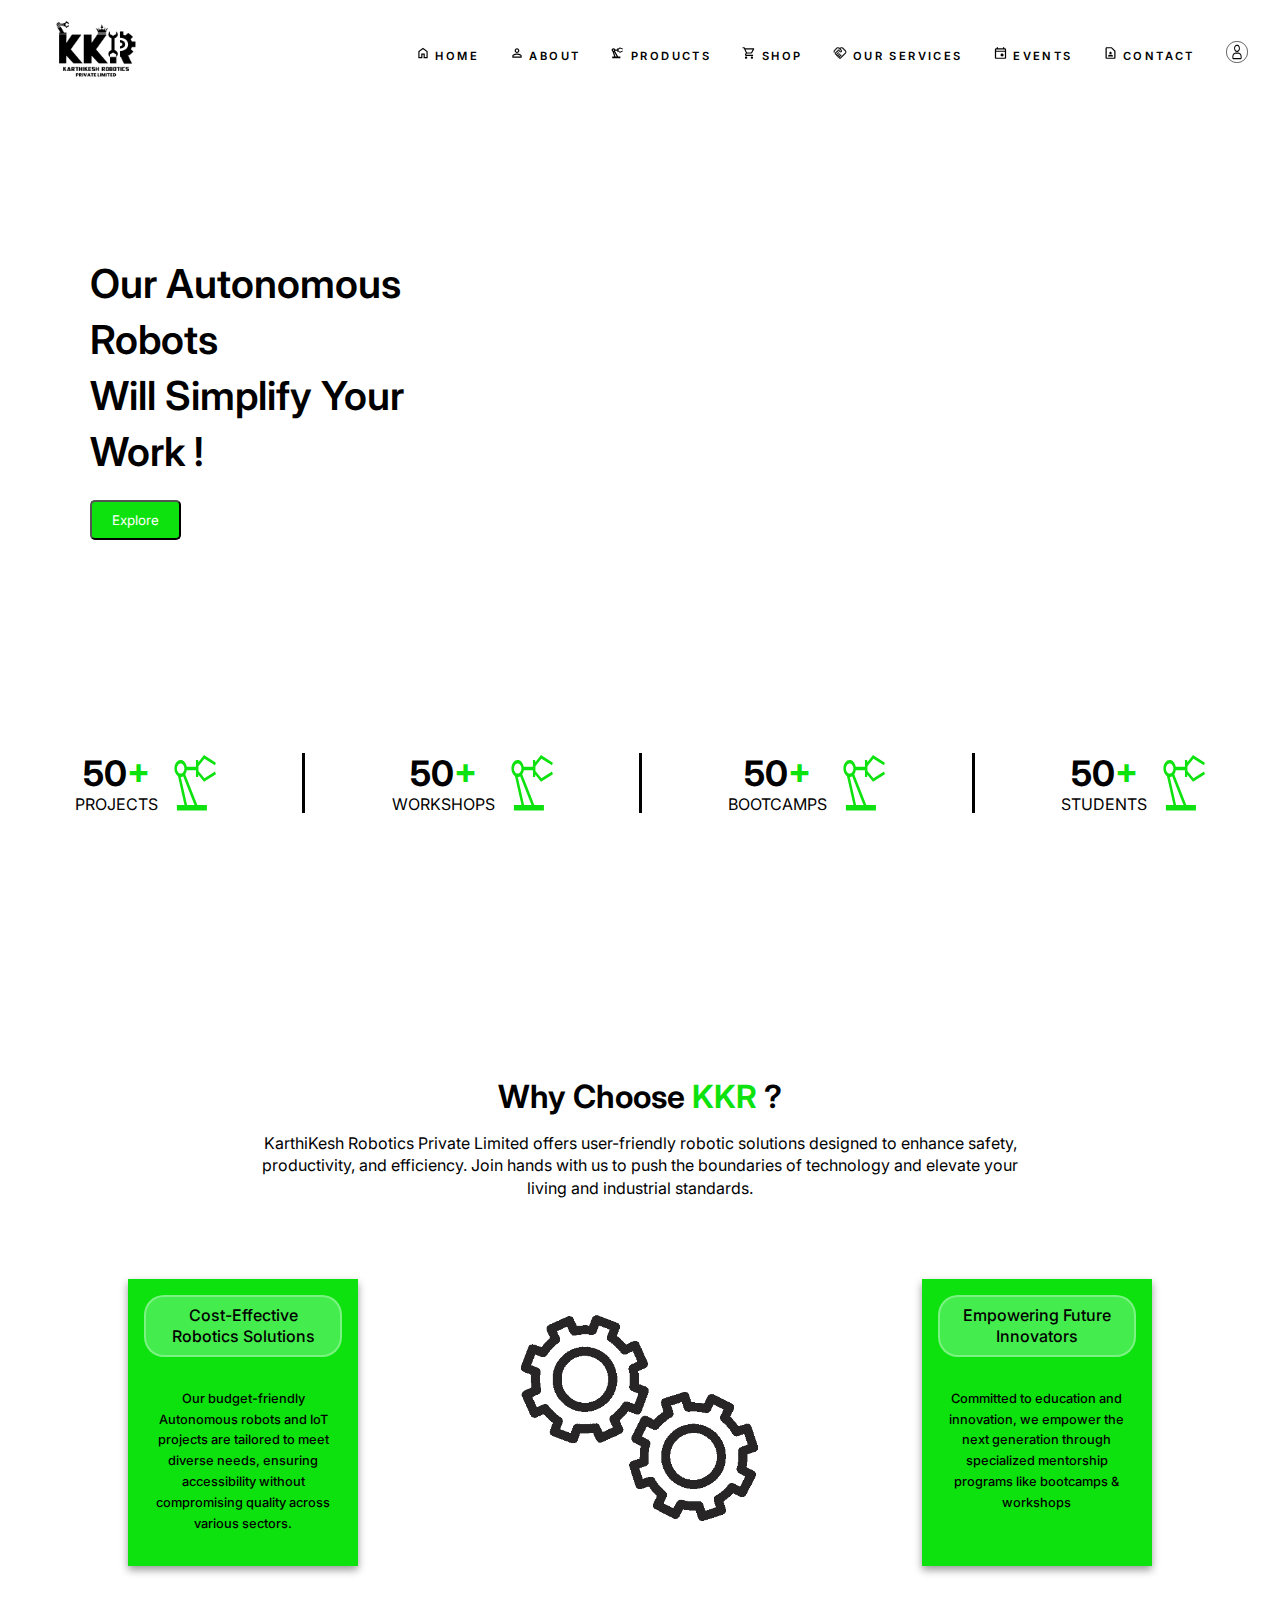
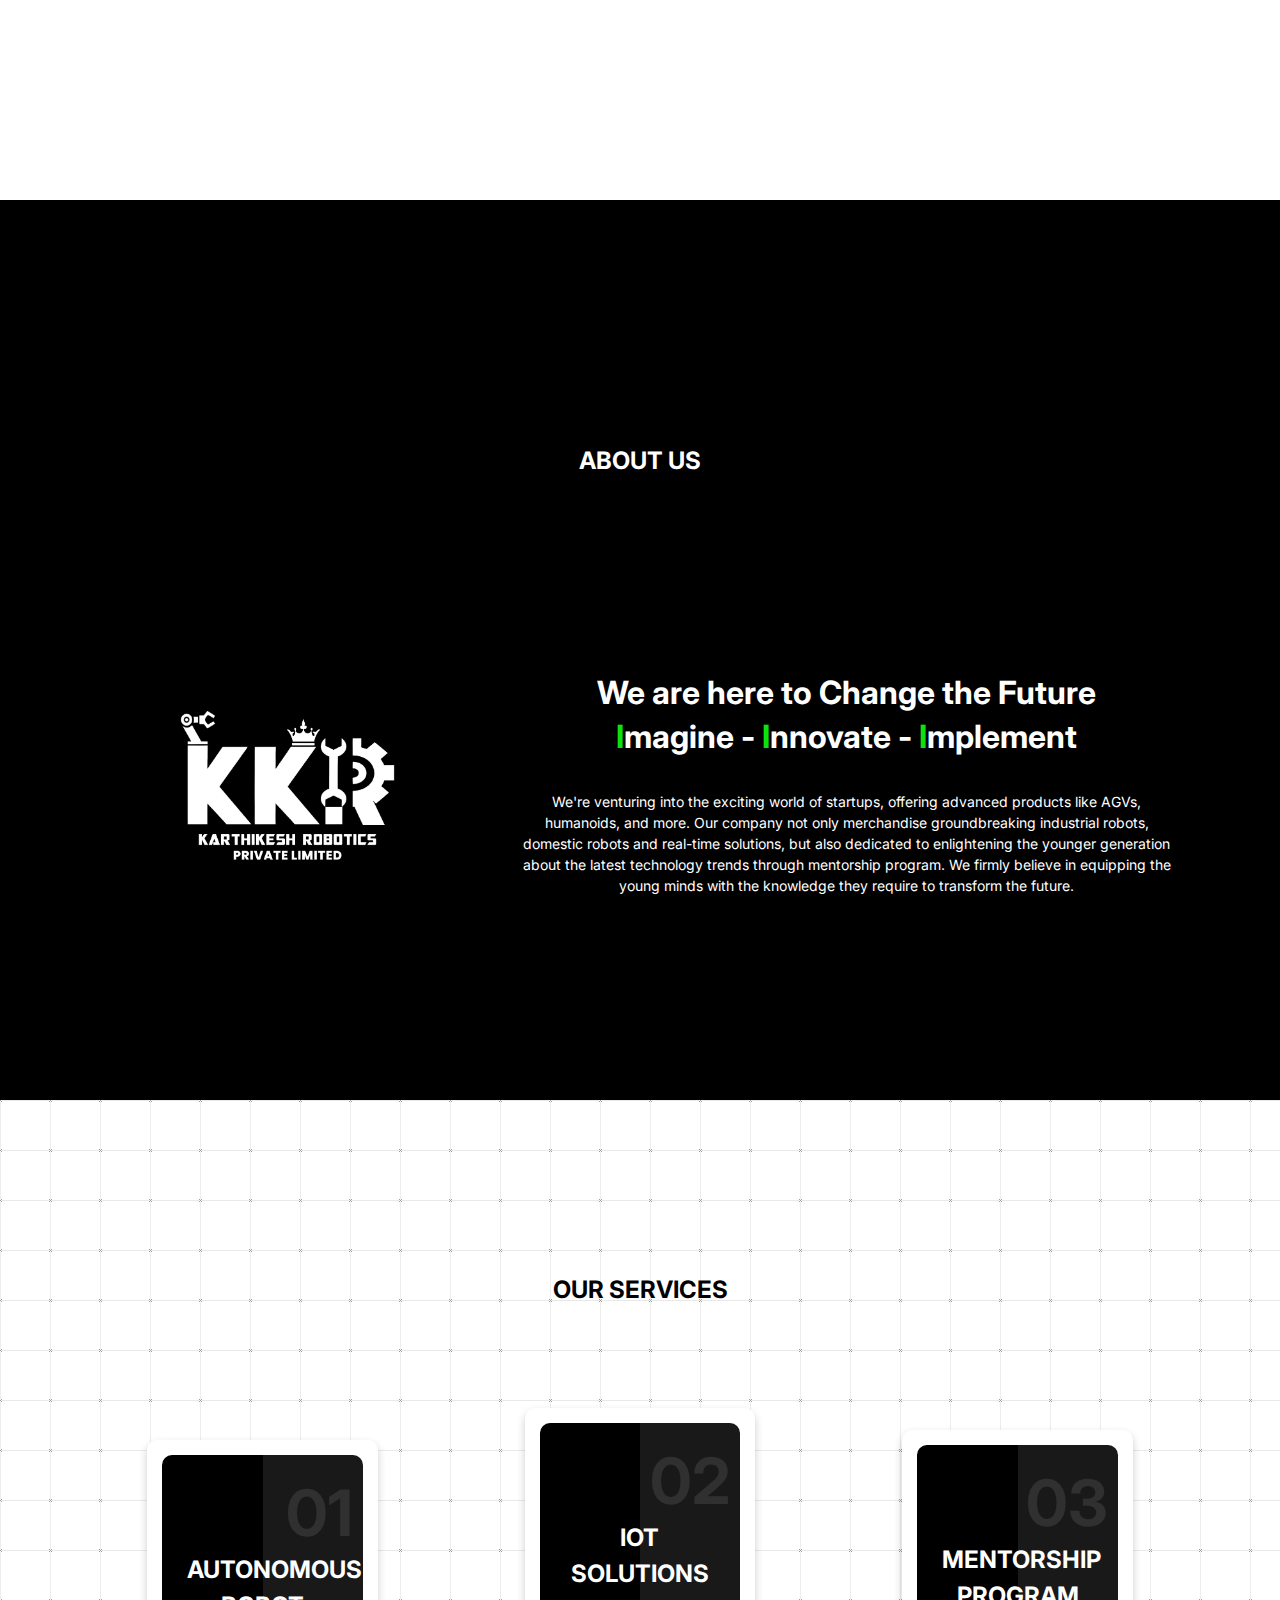
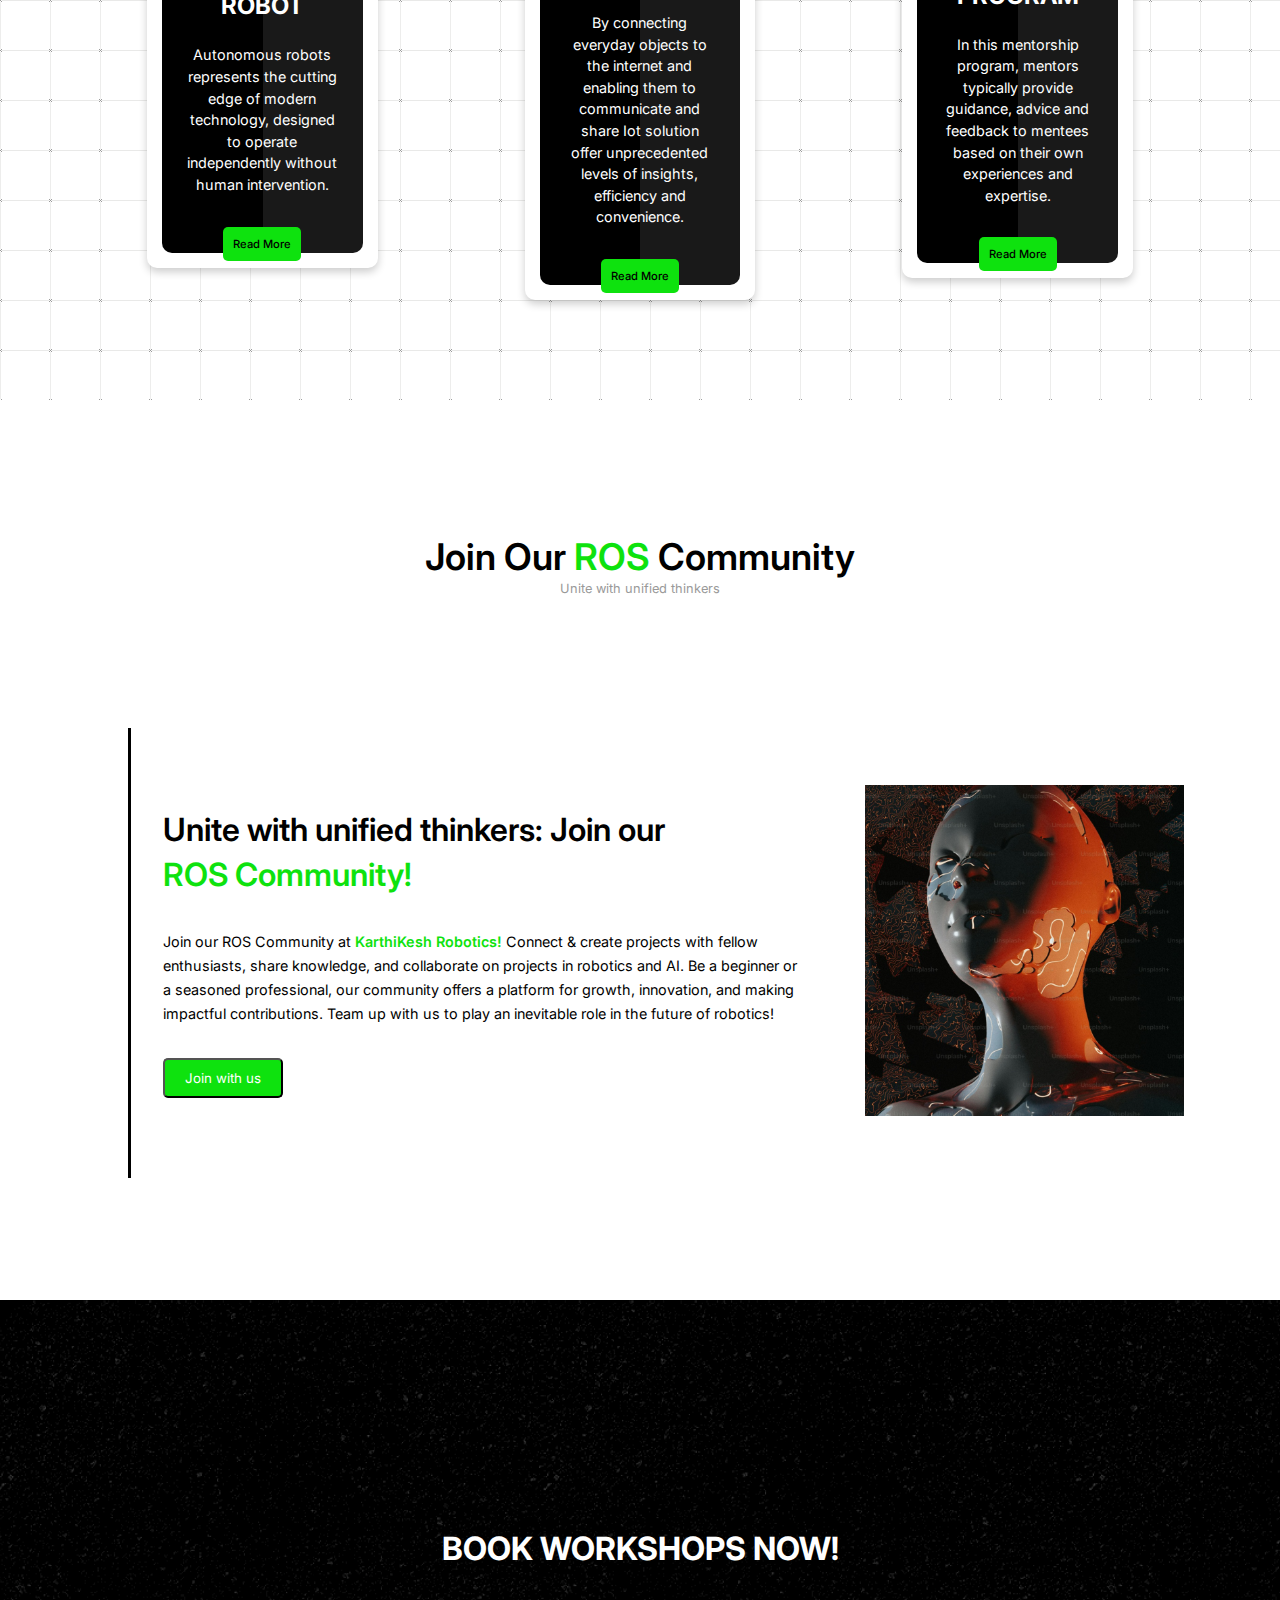
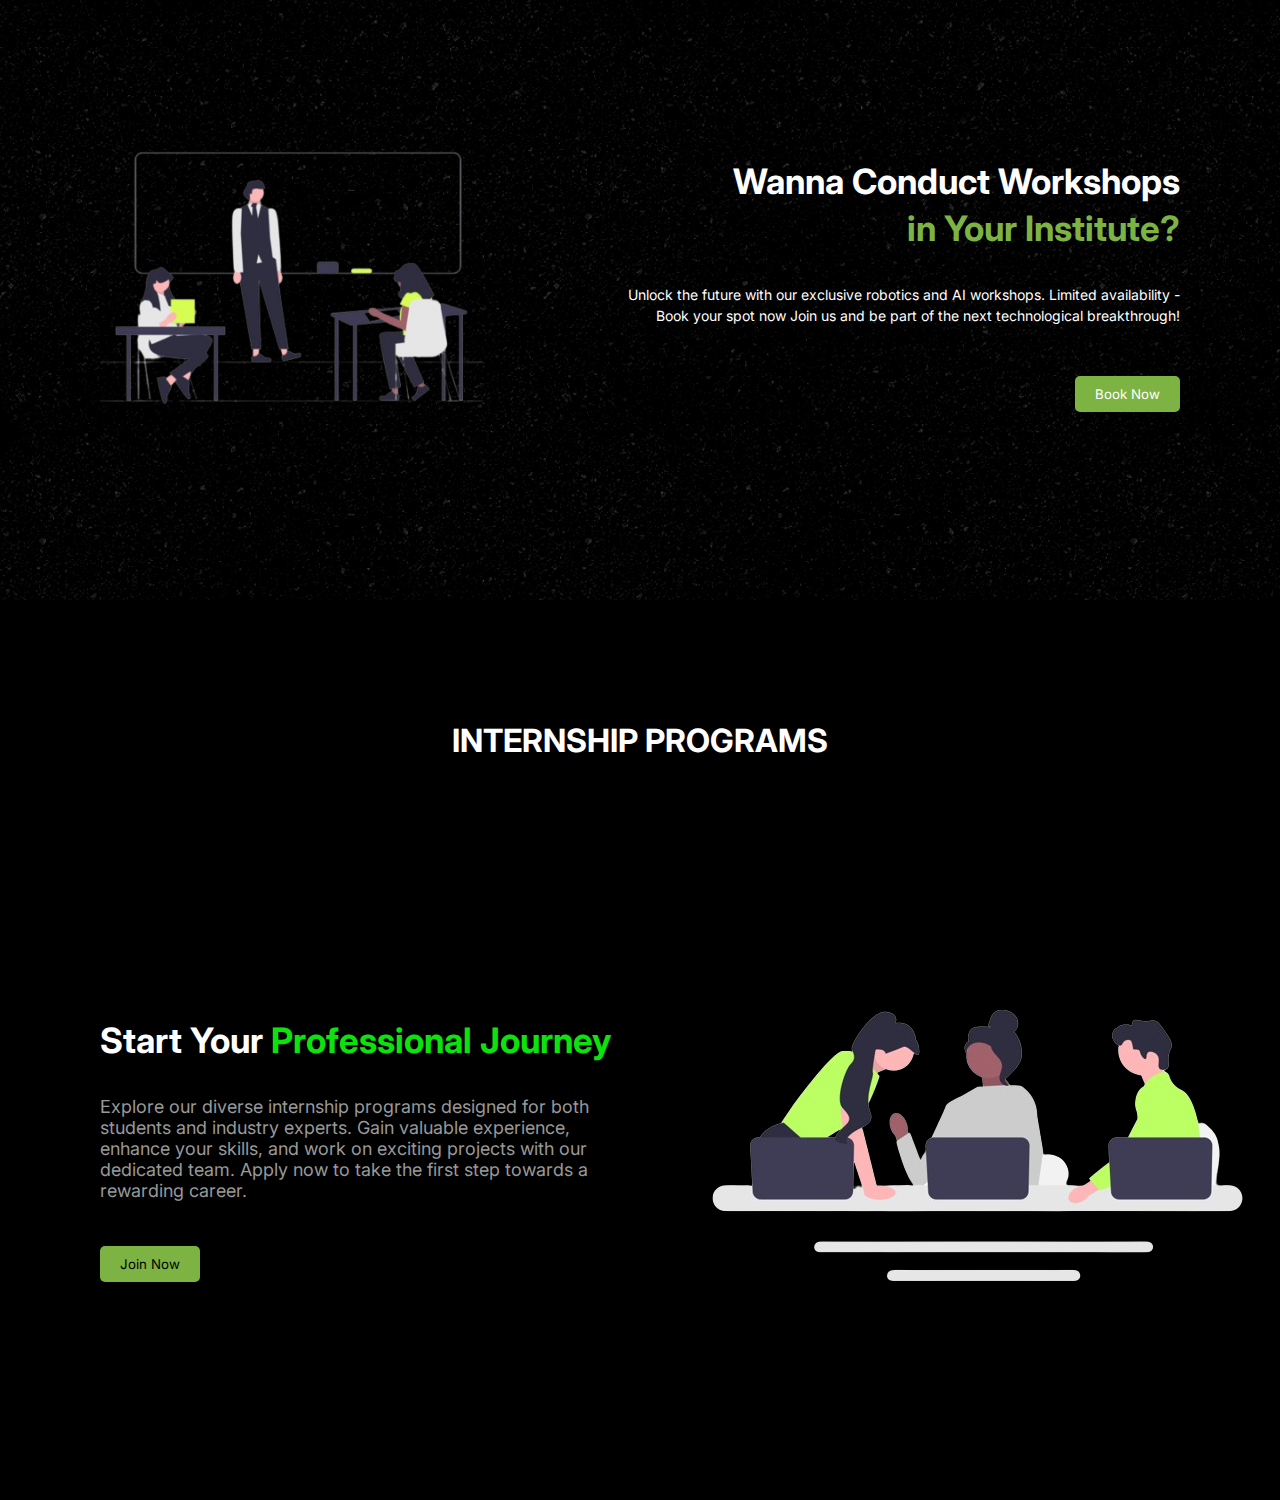
==== index.html @ 8bdc241c "Replaced old code with new code" ====
<!DOCTYPE html>
<html lang="en">

<head>
    <meta charset="UTF-8">
    <meta name="viewport" content="width=device-width, initial-scale=1.0">
    <title>KarthiKesh Robotics Private Limited</title>
    <link rel="stylesheet" href="./asserts/css/style.css">
    <link rel="stylesheet" href="https://cdnjs.cloudflare.com/ajax/libs/font-awesome/6.0.0-beta3/css/all.min.css">
    <script defer src="./asserts/js/index.js"></script>
</head>

<body>

    <header>
        <nav class="navigation">
            <div class="logo">
                <img src="./asserts/img/logo.png" />
            </div>
            <ul class="menu-list">
                <li><a class="home" href="#"><img src="./asserts/img/home.svg" alt="Home Icon" /> HOME</a></li>
                <li><a href="#"><img src="./asserts/img/about.svg" alt="About Icon" /> ABOUT</a></li>
                <li><a href="#"><img src="./asserts/img/products.svg" alt="Products Icon" /> PRODUCTS</a></li>
                <li><a href="#"><img src="./asserts/img/shop.svg" alt="Shop Icon" /> SHOP</a></li>
                <li><a href="#"><img src="./asserts/img/services.svg" alt="Services Icon" /> OUR SERVICES</a></li>
                <li><a href="#"><img src="./asserts/img/events.svg" alt="Events Icon" /> EVENTS</a></li>
                <li><a href="#"><img src="./asserts/img/contact.svg" alt="Contact Icon" /> CONTACT</a></li>
                <li><a href="#"><img src="./asserts/img/account.svg" alt="Account Icon" id="acc" /></a></li>
            </ul>
            <div class="humbarger">
                <div class="bar"></div>
                <div class="bar2 bar"></div>
                <div class="bar"></div>
            </div>
        </nav>
    </header>

    <section id="heroPage">
        <div class="main">
            <div class="content">
                Our Autonomous <br /> Robots <br /> Will Simplify Your <br /> Work !
            </div>
            <div class="btn">
                <button>Explore</button>
            </div>
        </div>

        <div class="statistics">
            <div class="stat-item">
                <img src="./asserts/img/stats.svg" alt="Projects Icon">
                <div class="stat-info">
                    <div class="stat-number"><span class="count">50</span><span class="col">+</span></div>
                    <span class="stat-label">PROJECTS</span>
                </div>
            </div>
            <div class="vertical-line"></div>
            <div class="stat-item">
                <img src="./asserts/img/stats.svg" alt="Workshops Icon">
                <div class="stat-info">
                    <div class="stat-number"><span class="count">50</span><span class="col">+</span></div>
                    <span class="stat-label">WORKSHOPS</span>
                </div>
            </div>
            <div class="vertical-line"></div>
            <div class="stat-item">
                <img src="./asserts/img/stats.svg" alt="Bootcamps Icon">
                <div class="stat-info">
                    <div class="stat-number"><span class="count">50</span><span class="col">+</span></div>
                    <span class="stat-label">BOOTCAMPS</span>
                </div>
            </div>
            <div class="vertical-line"></div>
            <div class="stat-item">
                <img src="./asserts/img/stats.svg" alt="Students Icon">
                <div class="stat-info">
                    <div class="stat-number"><span class="count">50</span><span class="col">+</span></div>
                    <span class="stat-label">STUDENTS</span>
                </div>
            </div>
        </div>
        </div>
    </section>

    <section id="choice">
        <div class="head">
            <p class="title">Why Choose <span class="com">KKR</span> ?</p>
            <p>KarthiKesh Robotics Private Limited offers user-friendly robotic solutions designed to enhance safety,
                productivity, and efficiency. Join hands with us to push the boundaries of technology and elevate your
                living and industrial standards.</p>
        </div>
        <div class="main">
            <div class="block">
                <p class="head"><span>Cost-Effective Robotics Solutions</span></p>
                <p>Our budget-friendly Autonomous robots and IoT projects are tailored to meet diverse needs, ensuring
                    accessibility without compromising quality across various sectors.</p>
            </div>
            <div class="gif">
                <img src="./asserts/img/gif.gif" />
            </div>
            <div class="block">
                <p class="head"><span>Empowering Future Innovators</span></p>
                <p>Committed to education and innovation, we empower the next generation through specialized mentorship
                    programs like bootcamps & workshops</p>
            </div>
        </div>
    </section>

    <section id="aboutPage">
        <div class="title">
            <p>ABOUT US</p>
        </div>
        <div class="content">
            <div class="image">
                <img src="./asserts/img/logoBl.png" alt="logo">
            </div>
            <div class="text">
                <div class="head">
                    <p class="first">We are here to Change the Future</p>
                    <p><span class="col">I</span>magine - <span class="col">I</span>nnovate - <span
                            class="col">I</span>mplement</p>
                </div>
                <div class="para">
                    <p>We're venturing into the exciting world of startups, offering advanced products like
                        AGVs, humanoids, and more. Our company not only merchandise groundbreaking industrial robots,
                        domestic robots and real-time solutions, but also dedicated to enlightening the younger
                        generation about the latest technology trends through mentorship program. We firmly believe in
                        equipping the young minds with the knowledge they require to transform the future.</p>
                </div>
            </div>
        </div>
    </section>

    <section id="servicePage">
        <p class="head">OUR SERVICES</p>
        <div class="services">
            <div class="service">
                <div class="outer-box">
                    <div class="inner-box">
                        <div class="top-right-number">01</div>
                        <div class="head">
                            AUTONOMOUS ROBOT
                        </div>
                        <div class="body">
                            Autonomous robots represents the cutting edge of modern technology, designed to operate
                            independently without human intervention.
                        </div>
                        <div class="btn">
                            <button>Read More</button>
                        </div>
                    </div>
                </div>
            </div>
            <div class="service">
                <div class="outer-box">
                    <div class="inner-box">
                        <div class="top-right-number">02</div>
                        <div class="head">
                            IOT SOLUTIONS
                        </div>
                        <div class="body">
                            By connecting everyday objects to the internet and enabling them to communicate and share
                            Iot solution offer unprecedented levels of insights, efficiency and convenience.
                        </div>
                        <div class="btn">
                            <button>Read More</button>
                        </div>
                    </div>
                </div>
            </div>
            <div class="service">
                <div class="outer-box">
                    <div class="inner-box">
                        <div class="top-right-number">03</div>
                        <div class="head">
                            MENTORSHIP PROGRAM
                        </div>
                        <div class="body">
                            In this mentorship program, mentors typically provide guidance, advice and feedback to
                            mentees based on their own experiences and expertise.
                        </div>
                        <div class="btn">
                            <button>Read More</button>
                        </div>
                    </div>
                </div>
            </div>
        </div>
    </section>

    <section id="communityPage">
        <div class="head">
            <p class="sub1">Join Our <span class="col">ROS</span> Community</p>
            <p class="sub2">Unite with unified thinkers </p>
        </div>
        <div class="main">
            <div class="vertical-line"></div>
            <div class="left">
                <p class="title">Unite with unified thinkers: Join our <br /><span class="col">ROS Community!</span></p>
                <p>Join our ROS Community at <span class="col">KarthiKesh Robotics!</span> Connect & create projects
                    with fellow enthusiasts,
                    share knowledge, and collaborate on projects in robotics and AI. Be a beginner or a seasoned
                    professional, our community offers a platform for growth, innovation, and making impactful
                    contributions. Team up with us to play an inevitable role in the future of robotics!</p>
                <button>Join with us</button>
            </div>
            <div class="right">
                <img src="./asserts/img/community.png" alt="Community Page">
            </div>
        </div>
    </section>

    <section id="workshopPage">
        <div class="title">
            <p>BOOK WORKSHOPS NOW!</p>
        </div>
        <div class="content">
            <div class="image">
                <img src="./asserts/img/workshop.png" alt="workshop">
            </div>
            <div class="text">
                <div class="head">
                    <p class="first">Wanna Conduct <span class="col">Workshops</span></p>
                    <p>in Your Institute?</p>
                </div>
                <div class="para">
                    <p>Unlock the future with our exclusive robotics and AI workshops. Limited availability - Book your
                        spot now Join us and be part of the next technological breakthrough!</p>
                </div>
                <div class="btn">
                    <button>Book Now</button>
                </div>
            </div>
        </div>
    </section>

    <section id="internPage">
        <div class="title">
            <p>INTERNSHIP PROGRAMS</p>
        </div>
        <div class="main">
            <div class="content">
                <div class="head">
                    <p>Start Your <span class="col">Professional Journey</span></p>
                </div>
                <div class="sub">
                    <p>Explore our diverse internship programs designed for both students and industry experts. Gain
                        valuable experience, enhance your skills, and work on exciting projects with our dedicated team.
                        Apply now to take the first step towards a rewarding career.</p>
                </div>
                <button>Join Now</button>
            </div>
            <div class="image">
                <img src="./asserts//img/internship.png" />
            </div>
        </div>
    </section>

</body>

</html>
---- asserts/css/style.css ----
@import url('https://fonts.googleapis.com/css2?family=Inter:wght@100;200;300;400;500;600;700;800;900&display=swap');

* {
    box-sizing: border-box;
    max-width: 100%;
    margin: 0;
    padding: 0;
    font-family: 'Inter';
    --bg-url: url("[data-uri]");
    --bg-width: 50px;
    --bg-height: 50px;
}

/* NavBar */
header .navigation {
    display: flex;
    justify-content: space-between;
    align-items: center;
    position: fixed;
    height: 12vh;
    z-index: 100;
    background: #fff;
}

header .navigation .logo {
    margin: 4%;
    z-index: 90;
}

header .navigation .logo {
    width: 7%;
    height: auto;
}

header .navigation .menu-list {
    list-style: none;
    display: flex;
    justify-content: flex-end;
    align-items: center;
    width: 80%;
    margin: auto;
    gap: 3%;
}

header .navigation .humbarger {
    margin-right: 20px;
    display: none;
}

header .navigation .humbarger .bar {
    width: 30px;
    height: 2px;
    margin: 7px;
    background: #0EE20E;
}

header .navigation .menu-list img {
    height: 0.9rem;
    padding: 0%;
}

header .navigation .menu-list img#acc {
    height: 1.4rem;
}

header .navigation .menu-list li a {
    position: relative;
    color: #000;
    font-size: 0.7rem;
    font-weight: 600;
    letter-spacing: 0.15rem;
    cursor: pointer;
    transition: color 1s ease, border 1s ease;
    text-decoration: none;
    padding-bottom: 5px;
}

header .navigation .menu-list li a::after {
    content: "";
    position: absolute;
    bottom: 0;
    left: 0;
    width: 100%;
    height: 3px;
    background-color: #0EE20E;
    transform: scaleX(0);
    transform-origin: bottom right;
    transition: transform 0.3s ease;
}

header .navigation .menu-list li a:hover::after {
    transform: scaleX(1);
    transform-origin: bottom left;
}

@media only screen and (max-width: 900px) {
    header .navigation .menu-list {
        position: absolute;
        top: 70px;
        min-width: 100%;
        background: #fff;
        text-align: center;
        display: none;
    }

    header .navigation .logo {
        width: 14%;
    }

    header .navigation .menu-list li {
        display: block;
    }

    header .navigation .menu-list li a {
        display: block;
        padding: 20px;
        transition: color 1s ease, padding 1s ease, background-color 1s ease;

    }

    header .navigation .menu-list li a:hover {
        color: #0EE20E;
        padding-left: 30px;
        background: rgba(150, 255, 173, 0.2);
    }


    header .navigation .humbarger {
        display: block;
    }

    header .navigation .menu-list li a:hover::after {
        transform: scaleX(0);
    }
}

/* Hero Page */
#heroPage {
    min-height: 100vh;
}

#heroPage .main {
    display: flex;
    flex-direction: column;
    align-items: flex-start;
    justify-content: center;
    padding: 4%;
    padding-top: 10%;
    padding-left: 7%;
    min-height: 80vh;
}

#heroPage .main .content {
    font-size: 2.5rem;
    font-weight: 600;
    line-height: 3.5rem;
}

#heroPage .main .btn {
    margin-top: 20px;
}

#heroPage .btn button {
    padding: 10px 20px;
    background-color: #0EE20E;
    color: white;
    width: fit-content;
    border-radius: 5px;
    cursor: pointer;
    transition: background-color 0.3s ease;
}

.statistics {
    display: flex;
    flex-direction: row;
    justify-content: space-around;
    align-items: center;
    padding: 2rem;
    padding-bottom: 1rem;
    background-color: #fff;
}

.stat-item {
    display: flex;
    flex-direction: row-reverse;
    align-items: center;
    justify-content: center;
    gap: 1em;
    text-align: center;
}

.stat-item img {
    height: 3.5rem;
}

.stat-info {
    display: flex;
    flex-direction: column;
    align-items: center;
}

.stat-number {
    font-size: 2.2rem;
    font-weight: bold;
    color: #000;
}

.stat-number span.col {
    color: #0EE20E;
}

.stat-label {
    font-size: 16px;
    color: #000;
}

.vertical-line {
    width: 0.2rem;
    height: 60px;
    background-color: #000;
}

@media (max-width: 768px) {
    #heroPage .main {
        height: auto;
        min-height: 100vh;
        align-items: center;
        justify-content: center;
    }

    #heroPage .content {
        padding-top: 0%;
        text-align: center;
    }
    
    .stat-item {
        gap: 0.1em;
        flex-direction: column;
    }
    
    .stat-item img {
        height: 1.5rem;
    }
    
    .stat-number {
        font-size: 1.2rem;
    }
    .stat-label {
        font-size: 0.8rem;
    }
    .vertical-line {
        display: none;
    }
}


#choice {
    min-height: 100vh;
    display: flex;
    flex-direction: column;
    align-items: center;
    justify-content: center;
    padding: 5%;
}

#choice .head {
    display: flex;
    flex-direction: column;
    align-items: center;
    justify-content: center;
    gap: 1.5rem;
    text-align: center;
    padding: 1rem 5rem;
}

#choice .head p {
    font-size: 1rem;
    line-height: 1.4rem;
    margin: auto 7rem;
}

#choice .head p.title {
    font-size: 2rem;
    font-weight: 650;
}

#choice .head p.title span.com {
    color: #0EE20E;
}

#choice .main {
    display: flex;
    flex-direction: row;
}

#choice .main .block {
    display: flex;
    flex-direction: column;
    gap: 1rem;
    margin: 4rem;
    padding: 1rem;
    line-height: 1.3rem;
    background-color: #0EE20E;
    max-width: 20%;
    font-size: 0.8rem;
    text-align: center;
    box-shadow: 0 4px 8px rgba(0, 0, 0, 0.4);
}

#choice .main .block p {
    margin-bottom: 1rem;
    font-weight: 500;
}

#choice .main .block p.head {
    background-color: rgba(150, 255, 173, 0.4);
    padding: 0.5rem 1rem;
    border-radius: 20px;
    font-size: 1rem;
    border: rgba(255, 255, 255, 0.3) solid 2px;
}


#choice .main .gif {
    display: flex;
    justify-content: center;
    align-items: center;
    z-index: 1;
}

#choice .main .gif img {
    max-width: 70%;
    height: auto;
}
@media (max-width: 768px) {
    #choice {
        min-height: 100vh;
        height: auto;
    }
    #choice .head p.title {
        font-size: 1.6rem;
    }
    #choice .head {
        padding: 2rem 1rem;
    }
    
    #choice .head p {
        margin: auto auto;
    }
    #choice .main {
        flex-direction: column;
        align-items: center;
    }
    
    #choice .main .block {
        gap: 1rem;
        margin: 1rem;
        max-width: 80%;
    }
    
    #choice .main .gif {
        display: none;
    }
}

/* About Us Pgae */
#aboutPage {
    height: 100vh;
    display: flex;
    flex-direction: column;
    align-items: center;
    justify-content: space-evenly;
    background-color: #000;
}

#aboutPage .title {
    text-align: center;
    margin-top: 8vh;
    font-size: 1.5rem;
    font-weight: bold;
}

#aboutPage .title p {
    color: #fff;
}

#aboutPage .content {
    display: grid;
    grid-template-columns: 1fr 2fr;
    align-items: center;
    justify-content: center;
    padding: 20px 150px;
    padding-right: 100px;
    box-sizing: border-box;
}

#aboutPage .image {
    position: relative;
    padding: 1rem;
    overflow: hidden;
    max-width: 80%;
}

#aboutPage .text {
    margin-left: 20px;
    color: #fff;
    text-align: center;
    display: flex;
    gap: 20px;
    flex-direction: column;
}

#aboutPage .head p {
    font-size: 2rem;
    font-weight: bold;
    margin: 5px 0;
}

#aboutPage .head p span.col {
    color: #0EE20E;
}

#aboutPage .head .first {
    color: white;
}

#aboutPage .para p {
    font-size: 14px;
    line-height: 1.5;
    margin: 10px 0;
}


@media (max-width: 768px) {
    #aboutPage {
        height: auto;
        min-height: 100vh;
    }

    #aboutPage .title {
        padding: 2rem;
    }

    #aboutPage .content {
        display: flex;
        flex-direction: column;
        padding-right: 0px;
        padding: 20px 20px;
        gap: 30px;
    }

    #aboutPage .image {
        width: 100%;
    }
}

/* Service Page */
/* Animations */
@-webkit-keyframes bg-scrolling-reverse {
    100% {
        background-position: var(--bg-width) var(--bg-height);
    }
}

@-moz-keyframes bg-scrolling-reverse {
    100% {
        background-position: var(--bg-width) var(--bg-height);
    }
}

@-o-keyframes bg-scrolling-reverse {
    100% {
        background-position: var(--bg-width) var(--bg-height);
    }
}

@keyframes bg-scrolling-reverse {
    100% {
        background-position: var(--bg-width) var(--bg-height);
    }
}

@-webkit-keyframes bg-scrolling {
    0% {
        background-position: var(--bg-width) var(--bg-height);
    }
}

@-moz-keyframes bg-scrolling {
    0% {
        background-position: var(--bg-width) var(--bg-height);
    }
}

@-o-keyframes bg-scrolling {
    0% {
        background-position: var(--bg-width) var(--bg-height);
    }
}

@keyframes bg-scrolling {
    0% {
        background-position: var(--bg-width) var(--bg-height);
    }
}

#servicePage {
    min-height: 100vh;
    display: flex;
    flex-direction: column;
    align-items: center;
    justify-content: space-evenly;
    color: #999;
    font: 400 16px/1.5 exo, ubuntu, "segoe ui", helvetica, arial, sans-serif;
    text-align: center;
    background: var(--bg-url) repeat 0 0;
    -webkit-animation: bg-scrolling-reverse .92s infinite;
    -moz-animation: bg-scrolling-reverse .92s infinite;
    -o-animation: bg-scrolling-reverse .92s infinite;
    animation: bg-scrolling-reverse .92s infinite;
    -webkit-animation-timing-function: linear;
    -moz-animation-timing-function: linear;
    -o-animation-timing-function: linear;
    animation-timing-function: linear;
}

#servicePage .head {
    text-align: center;
    margin-top: 8vh;
    font-size: 1.5rem;
    font-weight: bold;
    color: #000;
}

#servicePage .services {
    display: flex;
    flex-direction: row;
    align-items: center;
    justify-content: space-evenly;
    text-align: center;
}

#servicePage .services .service {
    max-width: 18%;
    box-sizing: border-box;
    transition: all 0.3s ease;
    z-index: 2;
}

#servicePage .services .service .outer-box {
    background-color: white;
    box-shadow: 0 4px 8px rgba(0, 0, 0, 0.2);
    padding: 15px;
    box-sizing: border-box;
    transition: all 0.3s ease;
    border-radius: 10px;
}

#servicePage .services .service .inner-box {
    background: linear-gradient(to right, black 50%, rgba(0, 0, 0, 0.9) 50%);
    padding: 25px;
    box-sizing: border-box;
    transition: all 0.3s ease;
    border-radius: 10px;
    position: relative;
    z-index: 1;
}

.top-right-number {
    position: absolute;
    top: 10px;
    right: 10px;
    width: 50%;
    text-align: right;
    opacity: 0.5;
    font-size: 4rem;
    font-weight: bold;
    color: rgba(255, 255, 255, 0.2);
    z-index: 1;
}

#servicePage .services .service .head {
    color: #fff;
    font-weight: bold;
    margin-bottom: 20px;
    position: relative;
    z-index: 2;
    font-size: 1.5rem;
}

#servicePage .services .service .body {
    color: white;
    font-size: 0.9rem;
    position: relative;
    z-index: 2;
    margin-bottom: 2rem;
}

#servicePage .services .service .btn {
    position: absolute;
    bottom: -20px;
    left: 50%;
    transform: translateX(-50%);
    z-index: 2;
    transition: all 0.3s ease;
}

#servicePage .services .service .btn button {
    padding: 10px;
    margin-bottom: 12px;
    border: none;
    background-color: #0EE20E;
    border-radius: 5px;
    cursor: pointer;
    font-size: 0.7rem;
    font-weight: 500;
}

#servicePage .services .service:hover .outer-box {
    transform: translateY(10px);
    box-shadow: 0 4px 12px rgba(0, 0, 0, 0.2);
}

#servicePage .services .service:hover .inner-box {
    transform: translateY(-30px);
}

#servicePage .services .service:hover .btn {
    transform: translate(-50%, -20px);
}
@media (max-width: 768px){
    #servicePage {
        min-height: 100vh;
        height: auto;
        gap: 2rem;
    }
    
    #servicePage .services {
        flex-direction: column;
        justify-content: space-evenly;
        gap: 2rem;
    }
    
    #servicePage .services .service {
        max-width: 70%;
    }
}

/* Community Page */

#communityPage{
    min-height: 100vh;
    display: flex;
    flex-direction: column;
    align-items: center;
    justify-content: space-evenly;
}
#communityPage .head{
    text-align: center;
    line-height: 2rem;
    margin-top: 2rem;
}
#communityPage .head .sub1{
    font-size: 2.3rem;
    font-weight: 600;
}
#communityPage .head .sub1 .col{
    color: #0EE20E;
}
#communityPage .head .sub2{
    font-size: 0.8rem;
    color: #999;
}
#communityPage .main{
    display: grid;
    grid-template-columns: auto 2fr 1fr;
    align-items: center;
    justify-content: center;
    gap: 2rem;
    margin: 1% 10%;
}
#communityPage .main .left{
    display: flex;
    flex-direction: column;
    gap: 2rem;
    font-size: 0.9rem;
    line-height: 1.5rem;
    
}
#communityPage .main .vertical-line {
    width: 0.2rem;
    height: 50vh;
    background-color: #000;
}
#communityPage .main .left .title{
    font-size: 2rem;
    font-weight: 600;
    line-height: 2.8rem;
}
#communityPage .main .left .col{
    color: #0EE20E;
    font-weight: 600;
}
#communityPage .main .right img{
    margin-left: 2rem;
}
#communityPage .main .left button {
    padding: 10px 20px;
    background-color: #0EE20E;
    color: white;
    width: fit-content;
    border-radius: 5px;
    cursor: pointer;
    transition: background-color 0.3s ease;
}
@media (max-width: 768px){
    #communityPage{
        height: auto;
        padding: 1rem;
    }
    #communityPage .main{
        display: flex;
        flex-direction: column-reverse;
        margin: 2rem;
    }
    #communityPage .main .vertical-line {
        display: none;
    }
    #communityPage .main .right img{
        margin-left: 0rem;
    }
}

/* Workshop Page */
#workshopPage {
    height: 100vh;
    display: flex;
    flex-direction: column;
    align-items: center;
    justify-content: space-evenly;
    background-color: #000;
    background-image: url(../img/workshopBg.png);
}

#workshopPage .title {
    text-align: center;
    margin-top: 100px;
    font-size: 2rem;
    font-weight: bold;
}

#workshopPage .title p {
    color: #fff;
}
#workshopPage .title p .col{
    color: #0EE20E;
}
#workshopPage .content {
    display: grid;
    grid-template-columns: 1.5fr 2fr;
    align-items: center;
    justify-content: center;
    padding: 20px 100px;
    box-sizing: border-box;
    gap: 4rem;
}

#workshopPage .image {
    position: relative;
    border-radius: 20px;
    overflow: hidden;
    transition: all 0.3s ease;
}

#workshopPage .text {
    margin-left: 20px;
    color: #fff;
    text-align: right;
    display: flex;
    gap: 20px;
    flex-direction: column;
}

#workshopPage .head p {
    font-size: 35px;
    font-weight: bold;
    margin: 5px 0;
    color: #7cb342;
}

#workshopPage .head .first {
    color: white;
}

#workshopPage .para p {
    font-size: 14px;
    line-height: 1.5;
    margin: 10px 0;
}

#workshopPage .btn {
    margin-top: 20px;
}

#workshopPage .btn button {
    padding: 10px 20px;
    background-color: #7cb342;
    color: white;
    border: none;
    border-radius: 5px;
    cursor: pointer;
    transition: background-color 0.3s ease;
}

@media (max-width: 768px) {
    #workshopPage {
        height: auto;
        min-height: 100vh;
        justify-content: center;
    }

    #workshopPage .title {
        margin-top: 0px;
        padding: 0.7rem;
    }

    #workshopPage .content {
        display: flex;
        flex-direction: column;
        padding-right: 0px;
        padding: 20px 20px;
        gap: 30px;
    }
    #workshopPage .text{
        text-align: center;
    }

    #workshopPage .image {
        width: 50%;
    }
}

/* Worshop Page */
#internPage {
    height: 100vh;
    display: flex;
    flex-direction: column;
    align-items: center;
    justify-content: space-around;
    background-color: #000;
    color: #fff;
}

#internPage .title {
    text-align: center;
    margin-top: 20px;
    font-size: 2rem;
    font-weight: bold;
}

#internPage .main {
    display: flex;
    flex-direction: row;
    align-items: center;
    justify-content: space-evenly;
    width: 100%;
    padding: 0 100px;
    box-sizing: border-box;
    gap: 3rem;
    margin-bottom: 70px;
}

#internPage .content {
    color: #fff;
    text-align: left;
    max-width: 50%;
    margin-right: 50px;
    display: flex;
    flex-direction: column;
    gap: 15px;
}
#internPage .content .col{
    color: #0EE20E;
}

#internPage .content .head p {
    font-size: 35px;
    font-weight: bold;
    margin: 10px 0;
}

#internPage .content .sub p {
    font-size: 18px;
    margin: 10px 0;
    color: #999;
}

#internPage .content button {
    margin-top: 20px;
    padding: 10px 20px;
    background-color: #7cb342;
    border: none;
    border-radius: 5px;
    cursor: pointer;
    transition: background-color 0.3s ease;
    width: fit-content;
}

#internPage .image {
    display: flex;
    justify-content: center;
    align-items: center;
}

#internPage .image img {
    max-width: 150%;
    height: auto;
}

@media (max-width: 768px) {
    #internPage {
        height: auto;
        min-height: 100vh;
        justify-content: center;
        padding: 2rem;
    }
    
    #internPage .title {
        font-size: 1.5rem;
    }
    
    #internPage .main {
        flex-direction: column-reverse;
        align-items: center;
        justify-content: center;
        gap: 1rem;
        margin-bottom: 0px;
        padding: 0;
    }
    
    #internPage .content {
        text-align: center;
        align-items: center;
        max-width: 100%;
        margin-right: 0px;
    }
    
    #internPage .image img {
        max-width: 80%;
    }
}
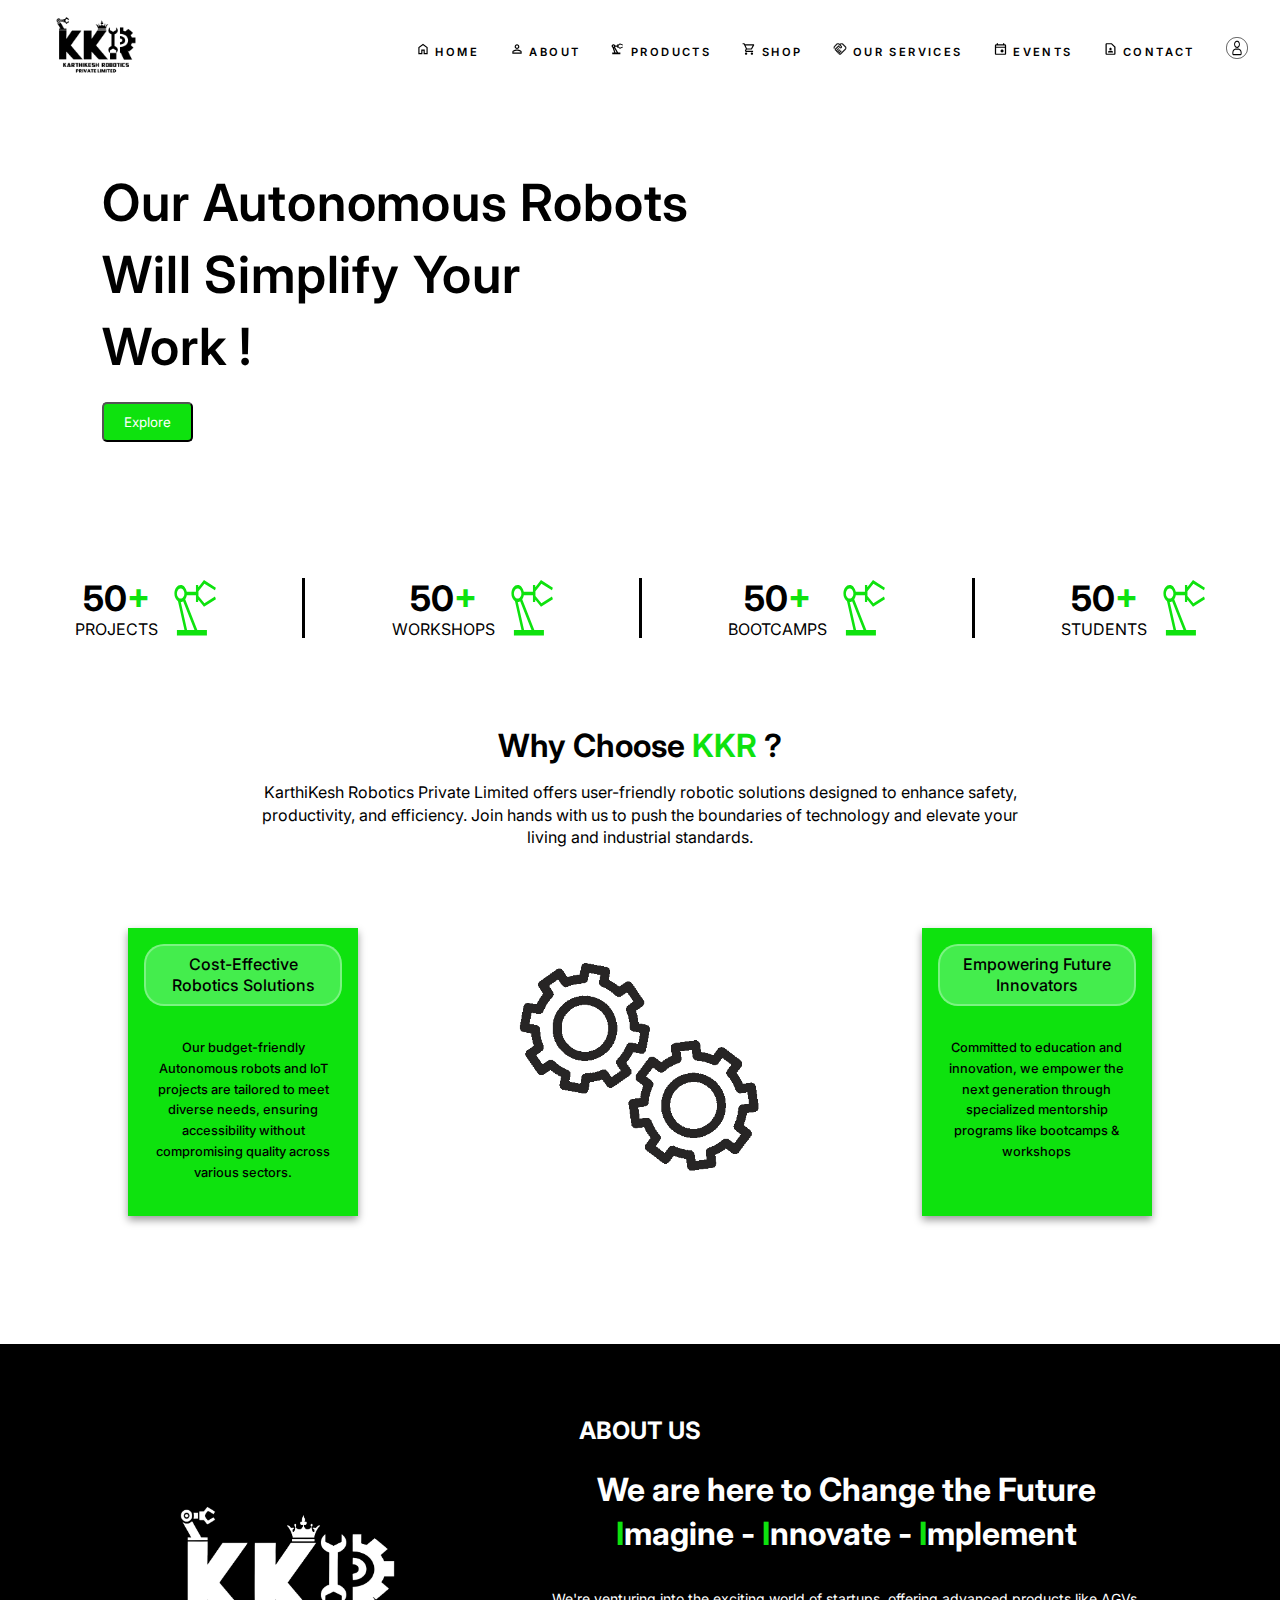
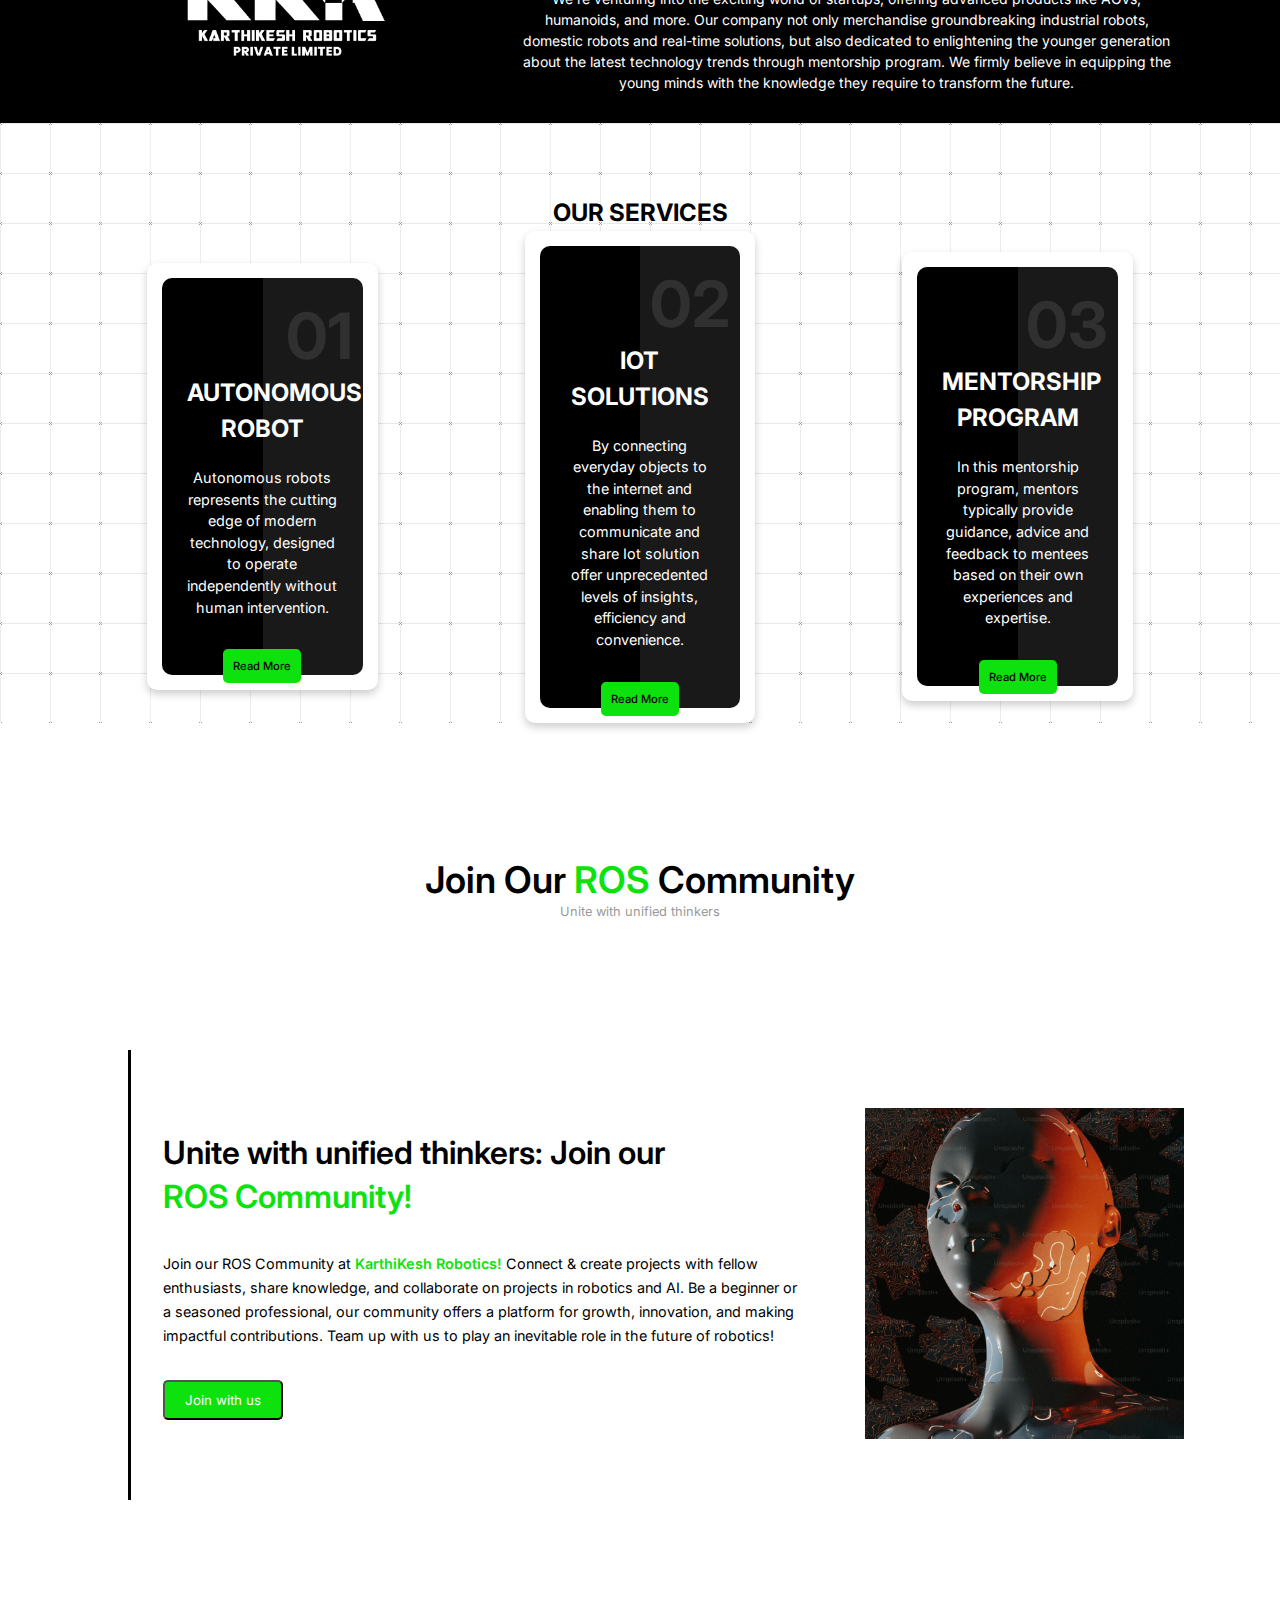
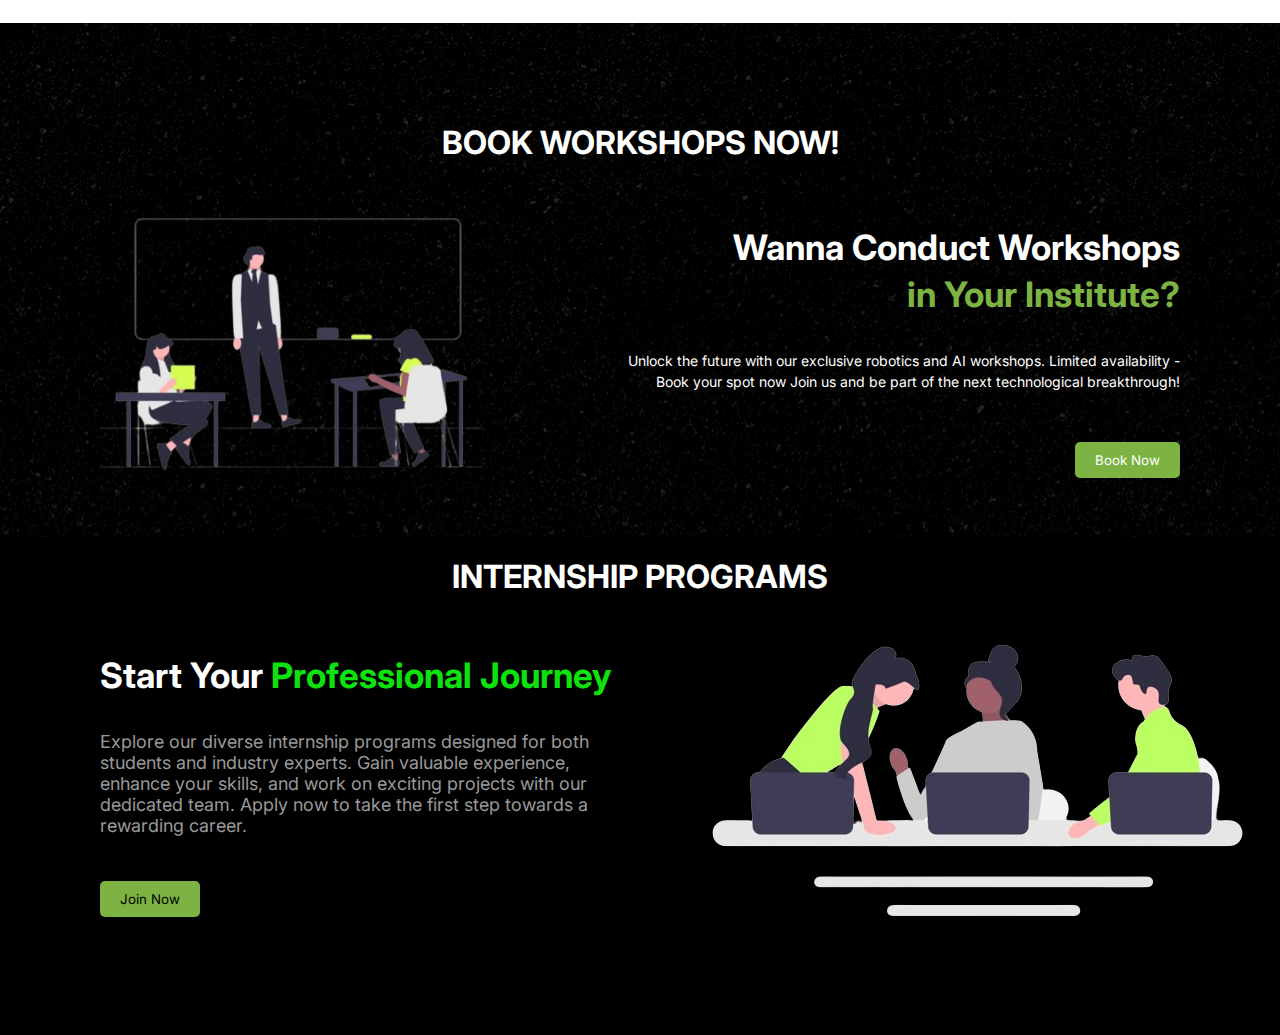
==== commit 03638812: "Responsive test2" ====
--- a/index.html
+++ b/index.html
@@ -38,7 +38,7 @@
     <section id="heroPage">
         <div class="main">
             <div class="content">
-                Our Autonomous <br /> Robots <br /> Will Simplify Your <br /> Work !
+                Our Autonomous Robots <br /> Will Simplify Your <br /> Work !
             </div>
             <div class="btn">
                 <button>Explore</button>
--- a/asserts/css/style.css
+++ b/asserts/css/style.css
@@ -17,7 +17,7 @@
     justify-content: space-between;
     align-items: center;
     position: fixed;
-    height: 12vh;
+    height: 100px;
     z-index: 100;
     background: #fff;
 }
@@ -104,7 +104,7 @@
     }
 
     header .navigation .logo {
-        width: 14%;
+        width: 15%;
     }
 
     header .navigation .menu-list li {
@@ -136,6 +136,7 @@
 
 /* Hero Page */
 #heroPage {
+    height: auto;
     min-height: 100vh;
 }
 
@@ -144,16 +145,15 @@
     flex-direction: column;
     align-items: flex-start;
     justify-content: center;
-    padding: 4%;
-    padding-top: 10%;
-    padding-left: 7%;
-    min-height: 80vh;
+    padding: 8%;
+    padding-top: 13%;
 }
 
 #heroPage .main .content {
-    font-size: 2.5rem;
+    font-size: 3.2rem;
+    letter-spacing: 0.05rem;
     font-weight: 600;
-    line-height: 3.5rem;
+    line-height: 4.5rem;
 }
 
 #heroPage .main .btn {
@@ -219,9 +219,14 @@
     height: 60px;
     background-color: #000;
 }
-
+@media (min-height: 661px ){
+    #heroPage {
+        height: auto;
+        min-height: auto;
+    }
+  }
 @media (max-width: 768px) {
-    #heroPage .main {
+    #heroPage {
         height: auto;
         min-height: 100vh;
         align-items: center;
@@ -229,7 +234,7 @@
     }
 
     #heroPage .content {
-        padding-top: 0%;
+        padding-top: 10%;
         text-align: center;
     }
     
@@ -332,6 +337,12 @@
     max-width: 70%;
     height: auto;
 }
+@media (min-height: 800px ) {
+    #choice{
+        height: auto;
+        min-height: auto;
+    }
+  }
 @media (max-width: 768px) {
     #choice {
         min-height: 100vh;
@@ -430,6 +441,12 @@
     margin: 10px 0;
 }
 
+@media (min-height: 800px ) {
+    #aboutPage{
+        height: auto;
+        min-height: auto;
+    }
+  }
 
 @media (max-width: 768px) {
     #aboutPage {
@@ -628,6 +645,12 @@
 #servicePage .services .service:hover .btn {
     transform: translate(-50%, -20px);
 }
+@media (min-height: 800px ) {
+    #servicePage{
+        height: auto;
+        min-height: auto;
+    }
+  }
 @media (max-width: 768px){
     #servicePage {
         min-height: 100vh;
@@ -713,6 +736,12 @@
     cursor: pointer;
     transition: background-color 0.3s ease;
 }
+@media (min-height: 800px ) {
+    #commununityPage{
+        height: auto;
+        min-height: auto;
+    }
+  }
 @media (max-width: 768px){
     #communityPage{
         height: auto;
@@ -811,7 +840,12 @@
     cursor: pointer;
     transition: background-color 0.3s ease;
 }
-
+@media (min-height: 800px ) {
+    #workshopPage{
+        height: auto;
+        min-height: auto;
+    }
+  }
 @media (max-width: 768px) {
     #workshopPage {
         height: auto;
@@ -842,7 +876,8 @@
 
 /* Worshop Page */
 #internPage {
-    height: 100vh;
+    height: auto;
+    min-height: 100vh;
     display: flex;
     flex-direction: column;
     align-items: center;
@@ -916,7 +951,12 @@
     max-width: 150%;
     height: auto;
 }
-
+@media (min-height: 800px) {
+    #internPage{
+        height: auto;
+        min-height: auto;
+    }
+  }
 @media (max-width: 768px) {
     #internPage {
         height: auto;
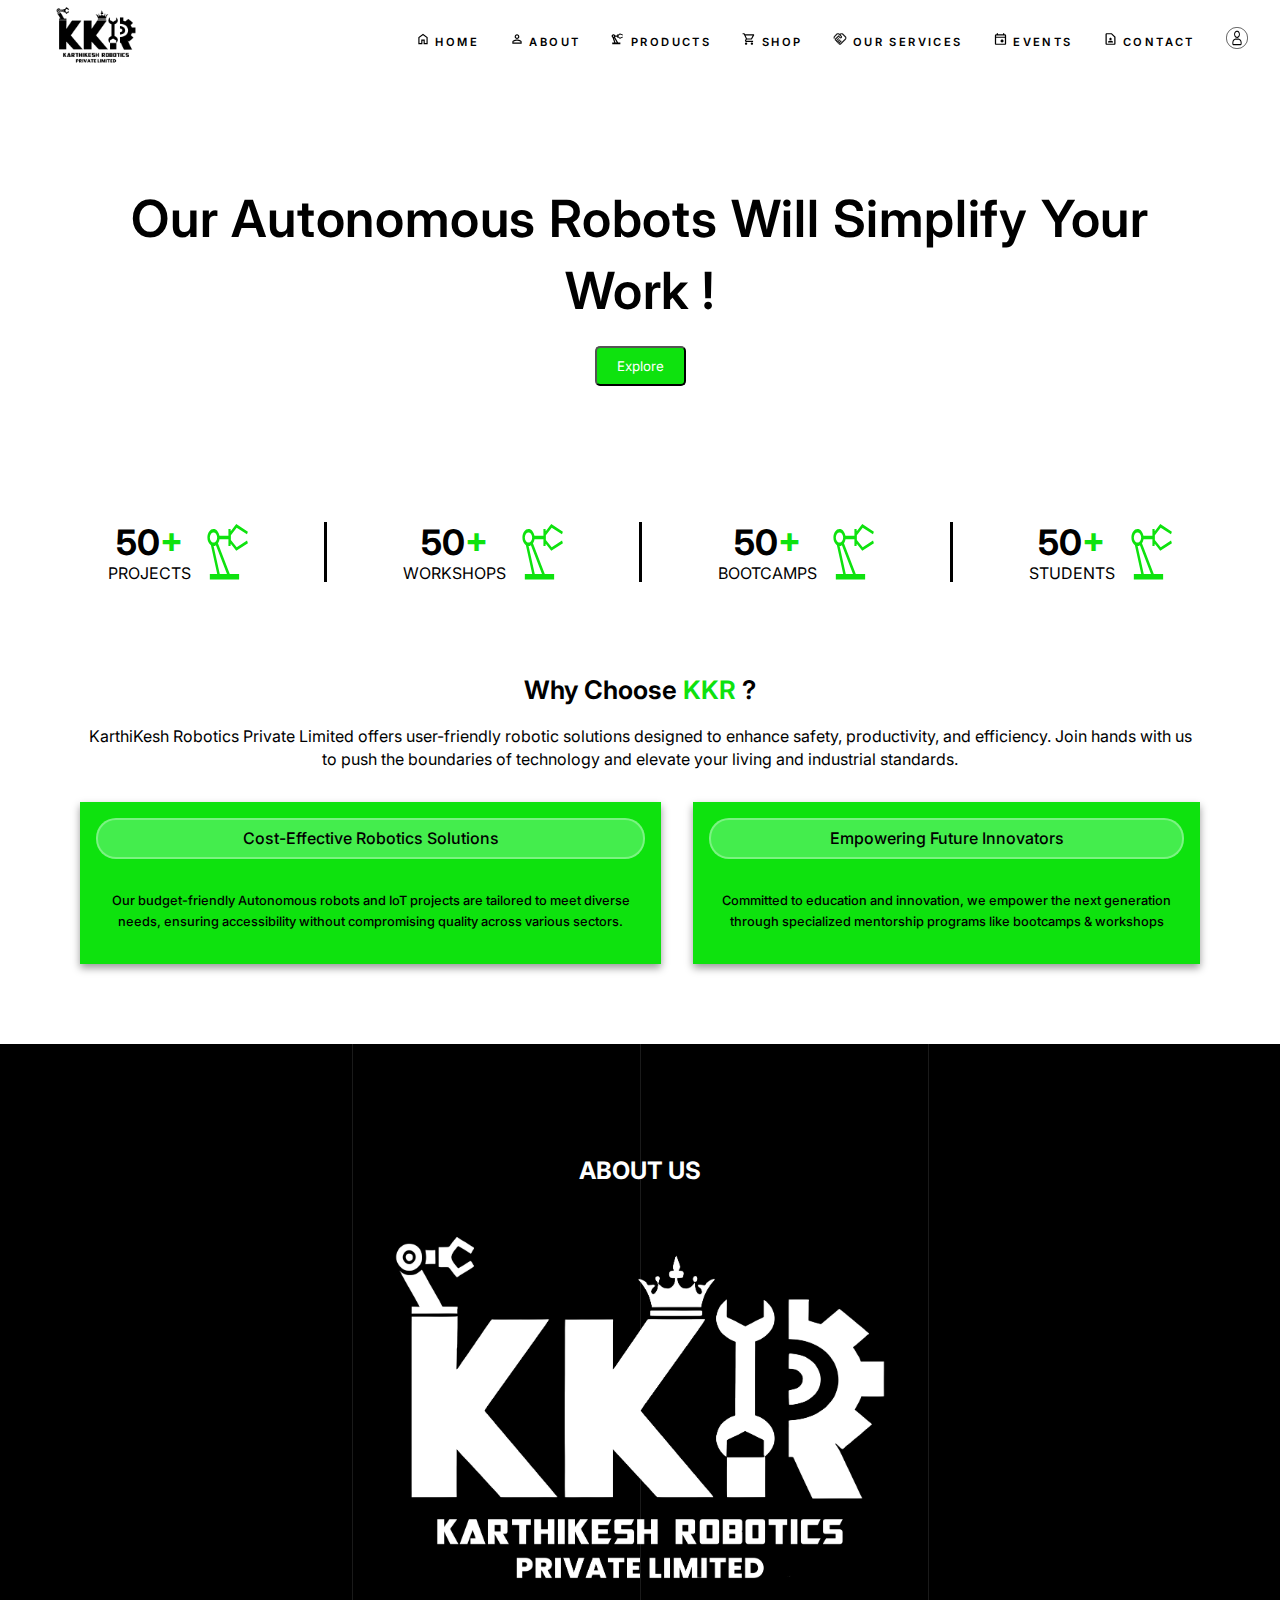
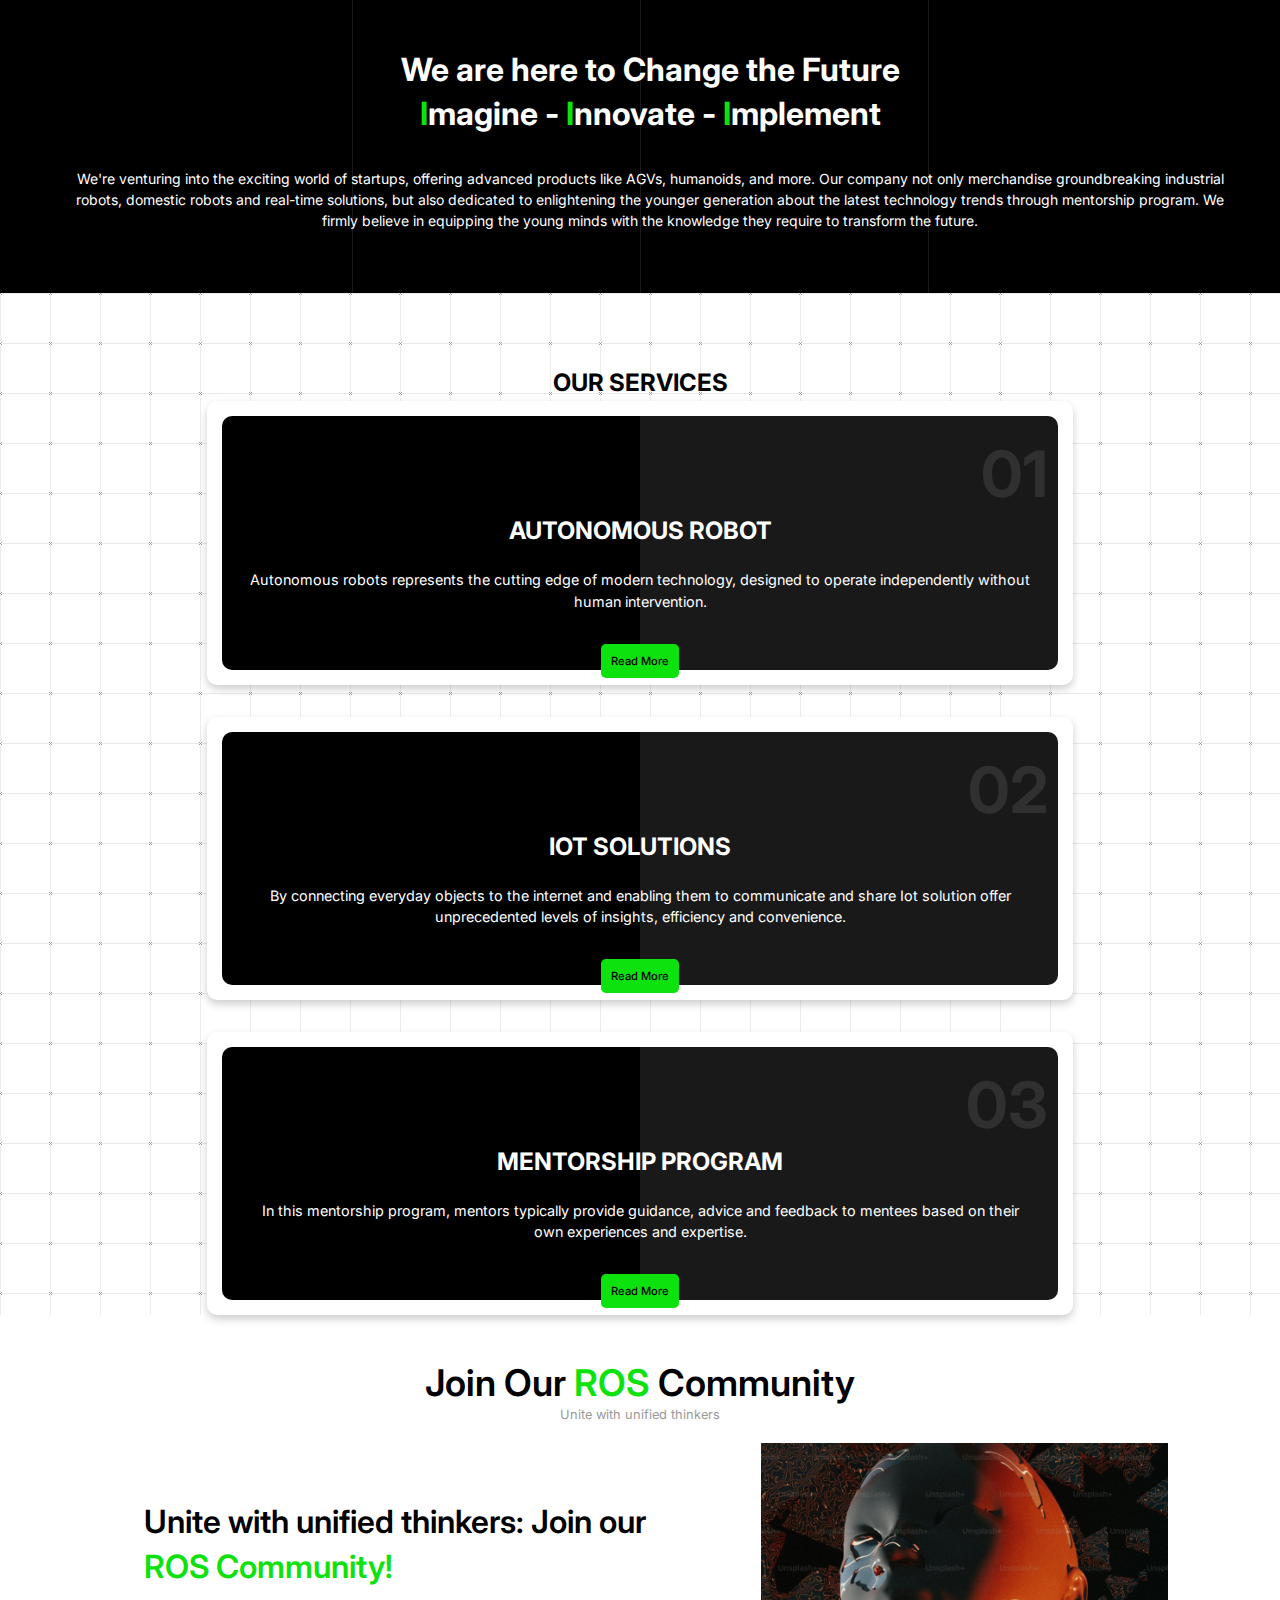
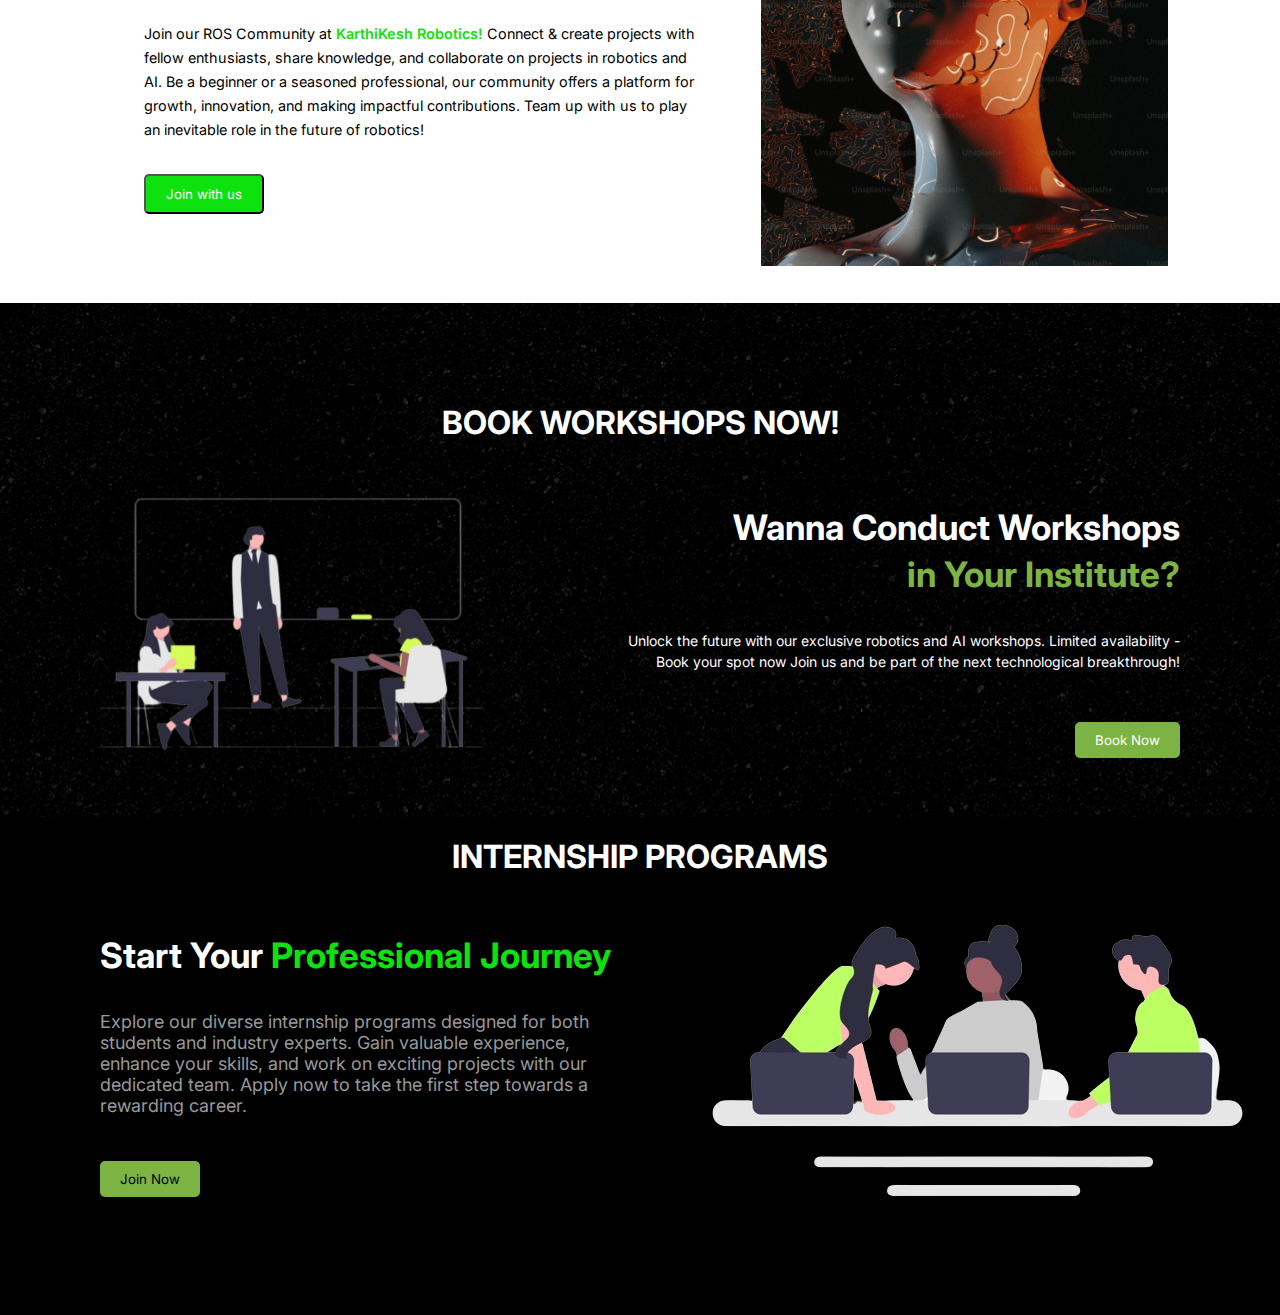
==== commit 7af30d9c: "Responsive test5" ====
--- a/index.html
+++ b/index.html
@@ -38,7 +38,8 @@
     <section id="heroPage">
         <div class="main">
             <div class="content">
-                Our Autonomous Robots <br /> Will Simplify Your <br /> Work !
+                <p>Our Autonomous Robots Will Simplify Your Work !</p>
+                <div></div>
             </div>
             <div class="btn">
                 <button>Explore</button>
@@ -127,6 +128,11 @@
                         equipping the young minds with the knowledge they require to transform the future.</p>
                 </div>
             </div>
+        </div>
+        <div class="lines">
+            <div class="line"></div>
+            <div class="line"></div>
+            <div class="line"></div>
         </div>
     </section>
 
--- a/asserts/css/style.css
+++ b/asserts/css/style.css
@@ -17,7 +17,7 @@
     justify-content: space-between;
     align-items: center;
     position: fixed;
-    height: 100px;
+    height: 80px;
     z-index: 100;
     background: #fff;
 }
@@ -137,23 +137,28 @@
 /* Hero Page */
 #heroPage {
     height: auto;
+    display: flex;
+    flex-direction: column;
+    justify-content: space-evenly;
+}
+
+#heroPage .main {
+    display: flex;
     min-height: 100vh;
-}
-
-#heroPage .main {
-    display: flex;
     flex-direction: column;
     align-items: flex-start;
     justify-content: center;
     padding: 8%;
-    padding-top: 13%;
 }
 
 #heroPage .main .content {
+    padding-top: 80px;
     font-size: 3.2rem;
     letter-spacing: 0.05rem;
     font-weight: 600;
     line-height: 4.5rem;
+    display: grid;
+    grid-template-columns: 1.5fr 1fr;
 }
 
 #heroPage .main .btn {
@@ -173,7 +178,7 @@
 .statistics {
     display: flex;
     flex-direction: row;
-    justify-content: space-around;
+    justify-content: space-evenly;
     align-items: center;
     padding: 2rem;
     padding-bottom: 1rem;
@@ -219,12 +224,30 @@
     height: 60px;
     background-color: #000;
 }
-@media (min-height: 661px ){
+
+@media (min-height: 661px) {
     #heroPage {
         height: auto;
         min-height: auto;
     }
-  }
+
+    #heroPage .main {
+        display: flex;
+        align-items: center;
+        justify-content: center;
+        min-height: auto;
+    }
+
+    #heroPage .main .content {
+        display: block;
+        text-align: center;
+    }
+
+    .statistics {
+        width: 100%;
+    }
+}
+
 @media (max-width: 768px) {
     #heroPage {
         height: auto;
@@ -233,26 +256,29 @@
         justify-content: center;
     }
 
-    #heroPage .content {
-        padding-top: 10%;
-        text-align: center;
-    }
-    
+    #heroPage .main .content {
+        font-size: 2.5rem;
+        letter-spacing: 0rem;
+        line-height: 3.5rem;
+    }
+
     .stat-item {
         gap: 0.1em;
         flex-direction: column;
     }
-    
+
     .stat-item img {
         height: 1.5rem;
     }
-    
+
     .stat-number {
         font-size: 1.2rem;
     }
+
     .stat-label {
         font-size: 0.8rem;
     }
+
     .vertical-line {
         display: none;
     }
@@ -337,38 +363,70 @@
     max-width: 70%;
     height: auto;
 }
-@media (min-height: 800px ) {
-    #choice{
+
+@media (min-height: 800px) {
+    #choice {
         height: auto;
         min-height: auto;
     }
-  }
-@media (max-width: 768px) {
-    #choice {
-        min-height: 100vh;
-        height: auto;
-    }
+    
+
     #choice .head p.title {
         font-size: 1.6rem;
     }
+
     #choice .head {
-        padding: 2rem 1rem;
-    }
-    
+        padding: 1rem 1rem;
+    }
+
     #choice .head p {
         margin: auto auto;
     }
+
     #choice .main {
-        flex-direction: column;
         align-items: center;
     }
-    
+
     #choice .main .block {
         gap: 1rem;
         margin: 1rem;
         max-width: 80%;
     }
-    
+
+    #choice .main .gif {
+        display: none;
+    }
+}
+
+@media (max-width: 768px) {
+    #choice {
+        min-height: 100vh;
+        height: auto;
+    }
+
+    #choice .head p.title {
+        font-size: 1.6rem;
+    }
+
+    #choice .head {
+        padding: 2rem 1rem;
+    }
+
+    #choice .head p {
+        margin: auto auto;
+    }
+
+    #choice .main {
+        flex-direction: column;
+        align-items: center;
+    }
+
+    #choice .main .block {
+        gap: 1rem;
+        margin: 1rem;
+        max-width: 80%;
+    }
+
     #choice .main .gif {
         display: none;
     }
@@ -382,71 +440,148 @@
     align-items: center;
     justify-content: space-evenly;
     background-color: #000;
-}
-
-#aboutPage .title {
+    position: relative;
+    overflow: hidden; 
+  }
+  
+  #aboutPage .title {
     text-align: center;
-    margin-top: 8vh;
+    margin-top: 80px;
     font-size: 1.5rem;
     font-weight: bold;
-}
-
-#aboutPage .title p {
+  }
+  
+  #aboutPage .title p {
     color: #fff;
-}
-
-#aboutPage .content {
+  }
+  
+  #aboutPage .content {
     display: grid;
     grid-template-columns: 1fr 2fr;
     align-items: center;
     justify-content: center;
-    padding: 20px 150px;
+    padding: 100px 150px;
     padding-right: 100px;
     box-sizing: border-box;
-}
-
-#aboutPage .image {
+  }
+  
+  #aboutPage .image {
     position: relative;
     padding: 1rem;
     overflow: hidden;
     max-width: 80%;
-}
-
-#aboutPage .text {
+  }
+  
+  #aboutPage .text {
     margin-left: 20px;
     color: #fff;
     text-align: center;
     display: flex;
     gap: 20px;
     flex-direction: column;
-}
-
-#aboutPage .head p {
+  }
+  
+  #aboutPage .head p {
     font-size: 2rem;
     font-weight: bold;
     margin: 5px 0;
-}
-
-#aboutPage .head p span.col {
+  }
+  
+  #aboutPage .head p span.col {
     color: #0EE20E;
-}
-
-#aboutPage .head .first {
+  }
+  
+  #aboutPage .head .first {
     color: white;
-}
-
-#aboutPage .para p {
+  }
+  
+  #aboutPage .para p {
     font-size: 14px;
     line-height: 1.5;
     margin: 10px 0;
-}
-
-@media (min-height: 800px ) {
-    #aboutPage{
+  }
+
+#aboutPage .lines {
+    position: absolute;
+    top: 0;
+    left: 0;
+    right: 0;
+    height: 100%;
+    margin: auto;
+    width: 90vw;
+}
+
+#aboutPage .line {
+    position: absolute;
+    width: 1px;
+    height: 100%;
+    top: 0;
+    left: 50%;
+    background: rgba(255, 255, 255, 0.1);
+    overflow: hidden;
+}
+
+#aboutPage .line::after {
+    content: '';
+    display: block;
+    position: absolute;
+    height: 15vh;
+    width: 100%;
+    top: -50%;
+    left: 0;
+    background: linear-gradient(to bottom, rgba(255, 255, 255, 0) 0%, #ffffff 75%, #ffffff 100%);
+    animation: drop 7s 0s infinite;
+    animation-fill-mode: forwards;
+    animation-timing-function: cubic-bezier(0.4, 0.26, 0, 0.97);
+}
+
+#aboutPage .line:nth-child(1) {
+    margin-left: -25%;
+}
+
+#aboutPage .line:nth-child(1)::after {
+    animation-delay: 2s;
+}
+
+#aboutPage .line:nth-child(3) {
+    margin-left: 25%;
+}
+
+#aboutPage .line:nth-child(3)::after {
+    animation-delay: 2.5s;
+}
+
+@keyframes drop {
+    0% {
+        top: -50%;
+    }
+
+    100% {
+        top: 110%;
+    }
+}
+@media (min-height: 800px) {
+    #aboutPage {
         height: auto;
         min-height: auto;
-    }
-  }
+        padding: 2rem;
+    }
+    #aboutPage .title {
+        padding: 0rem;
+    }
+
+    #aboutPage .content {
+        display: flex;
+        flex-direction: column;
+        padding-right: 0px;
+        padding: 20px 20px;
+        gap: 30px;
+    }
+
+    #aboutPage .image {
+        width: 50%;
+    }
+}
 
 @media (max-width: 768px) {
     #aboutPage {
@@ -645,56 +780,73 @@
 #servicePage .services .service:hover .btn {
     transform: translate(-50%, -20px);
 }
-@media (min-height: 800px ) {
-    #servicePage{
+
+@media (min-height: 800px) {
+    #servicePage {
         height: auto;
         min-height: auto;
     }
-  }
-@media (max-width: 768px){
-    #servicePage {
-        min-height: 100vh;
-        height: auto;
-        gap: 2rem;
-    }
-    
+
     #servicePage .services {
         flex-direction: column;
         justify-content: space-evenly;
         gap: 2rem;
     }
-    
+
     #servicePage .services .service {
         max-width: 70%;
     }
 }
 
+@media (max-width: 768px) {
+    #servicePage {
+        min-height: 100vh;
+        height: auto;
+        gap: 2rem;
+    }
+
+    #servicePage .services {
+        flex-direction: column;
+        justify-content: space-evenly;
+        gap: 2rem;
+    }
+
+    #servicePage .services .service {
+        max-width: 70%;
+    }
+}
+
 /* Community Page */
 
-#communityPage{
+#communityPage {
     min-height: 100vh;
     display: flex;
     flex-direction: column;
     align-items: center;
     justify-content: space-evenly;
 }
-#communityPage .head{
+
+#communityPage .head {
     text-align: center;
     line-height: 2rem;
     margin-top: 2rem;
 }
-#communityPage .head .sub1{
+
+#communityPage .head .sub1 {
     font-size: 2.3rem;
     font-weight: 600;
 }
-#communityPage .head .sub1 .col{
+
+#communityPage .head .sub1 .col {
     color: #0EE20E;
 }
-#communityPage .head .sub2{
+
+#communityPage .head .sub2 {
     font-size: 0.8rem;
     color: #999;
 }
-#communityPage .main{
+
+#communityPage .main {
     display: grid;
     grid-template-columns: auto 2fr 1fr;
     align-items: center;
@@ -702,31 +854,37 @@
     gap: 2rem;
     margin: 1% 10%;
 }
-#communityPage .main .left{
+
+#communityPage .main .left {
     display: flex;
     flex-direction: column;
     gap: 2rem;
     font-size: 0.9rem;
     line-height: 1.5rem;
-    
-}
+
+}
+
 #communityPage .main .vertical-line {
     width: 0.2rem;
     height: 50vh;
     background-color: #000;
 }
-#communityPage .main .left .title{
+
+#communityPage .main .left .title {
     font-size: 2rem;
     font-weight: 600;
     line-height: 2.8rem;
 }
-#communityPage .main .left .col{
+
+#communityPage .main .left .col {
     color: #0EE20E;
     font-weight: 600;
 }
-#communityPage .main .right img{
+
+#communityPage .main .right img {
     margin-left: 2rem;
 }
+
 #communityPage .main .left button {
     padding: 10px 20px;
     background-color: #0EE20E;
@@ -736,26 +894,41 @@
     cursor: pointer;
     transition: background-color 0.3s ease;
 }
-@media (min-height: 800px ) {
-    #commununityPage{
+
+@media (min-height: 800px) {
+    #communityPage {
         height: auto;
         min-height: auto;
-    }
-  }
-@media (max-width: 768px){
-    #communityPage{
-        height: auto;
+        padding: 20px;
+    }
+
+    #communityPage .main {
+        grid-template-columns: auto auto;
+    }
+
+    #communityPage .main .vertical-line {
+        display: none;
+    }
+}
+
+@media (max-width: 768px) {
+    #communityPage {
+        height: auto;
+        min-height: 100vh;
         padding: 1rem;
     }
-    #communityPage .main{
+
+    #communityPage .main {
         display: flex;
         flex-direction: column-reverse;
         margin: 2rem;
     }
+
     #communityPage .main .vertical-line {
         display: none;
     }
-    #communityPage .main .right img{
+
+    #communityPage .main .right img {
         margin-left: 0rem;
     }
 }
@@ -781,9 +954,11 @@
 #workshopPage .title p {
     color: #fff;
 }
-#workshopPage .title p .col{
+
+#workshopPage .title p .col {
     color: #0EE20E;
 }
+
 #workshopPage .content {
     display: grid;
     grid-template-columns: 1.5fr 2fr;
@@ -840,12 +1015,14 @@
     cursor: pointer;
     transition: background-color 0.3s ease;
 }
-@media (min-height: 800px ) {
-    #workshopPage{
+
+@media (min-height: 800px) {
+    #workshopPage {
         height: auto;
         min-height: auto;
     }
-  }
+}
+
 @media (max-width: 768px) {
     #workshopPage {
         height: auto;
@@ -865,7 +1042,8 @@
         padding: 20px 20px;
         gap: 30px;
     }
-    #workshopPage .text{
+
+    #workshopPage .text {
         text-align: center;
     }
 
@@ -914,7 +1092,8 @@
     flex-direction: column;
     gap: 15px;
 }
-#internPage .content .col{
+
+#internPage .content .col {
     color: #0EE20E;
 }
 
@@ -951,12 +1130,14 @@
     max-width: 150%;
     height: auto;
 }
+
 @media (min-height: 800px) {
-    #internPage{
+    #internPage {
         height: auto;
         min-height: auto;
     }
-  }
+}
+
 @media (max-width: 768px) {
     #internPage {
         height: auto;
@@ -964,11 +1145,11 @@
         justify-content: center;
         padding: 2rem;
     }
-    
+
     #internPage .title {
         font-size: 1.5rem;
     }
-    
+
     #internPage .main {
         flex-direction: column-reverse;
         align-items: center;
@@ -977,14 +1158,14 @@
         margin-bottom: 0px;
         padding: 0;
     }
-    
+
     #internPage .content {
         text-align: center;
         align-items: center;
         max-width: 100%;
         margin-right: 0px;
     }
-    
+
     #internPage .image img {
         max-width: 80%;
     }
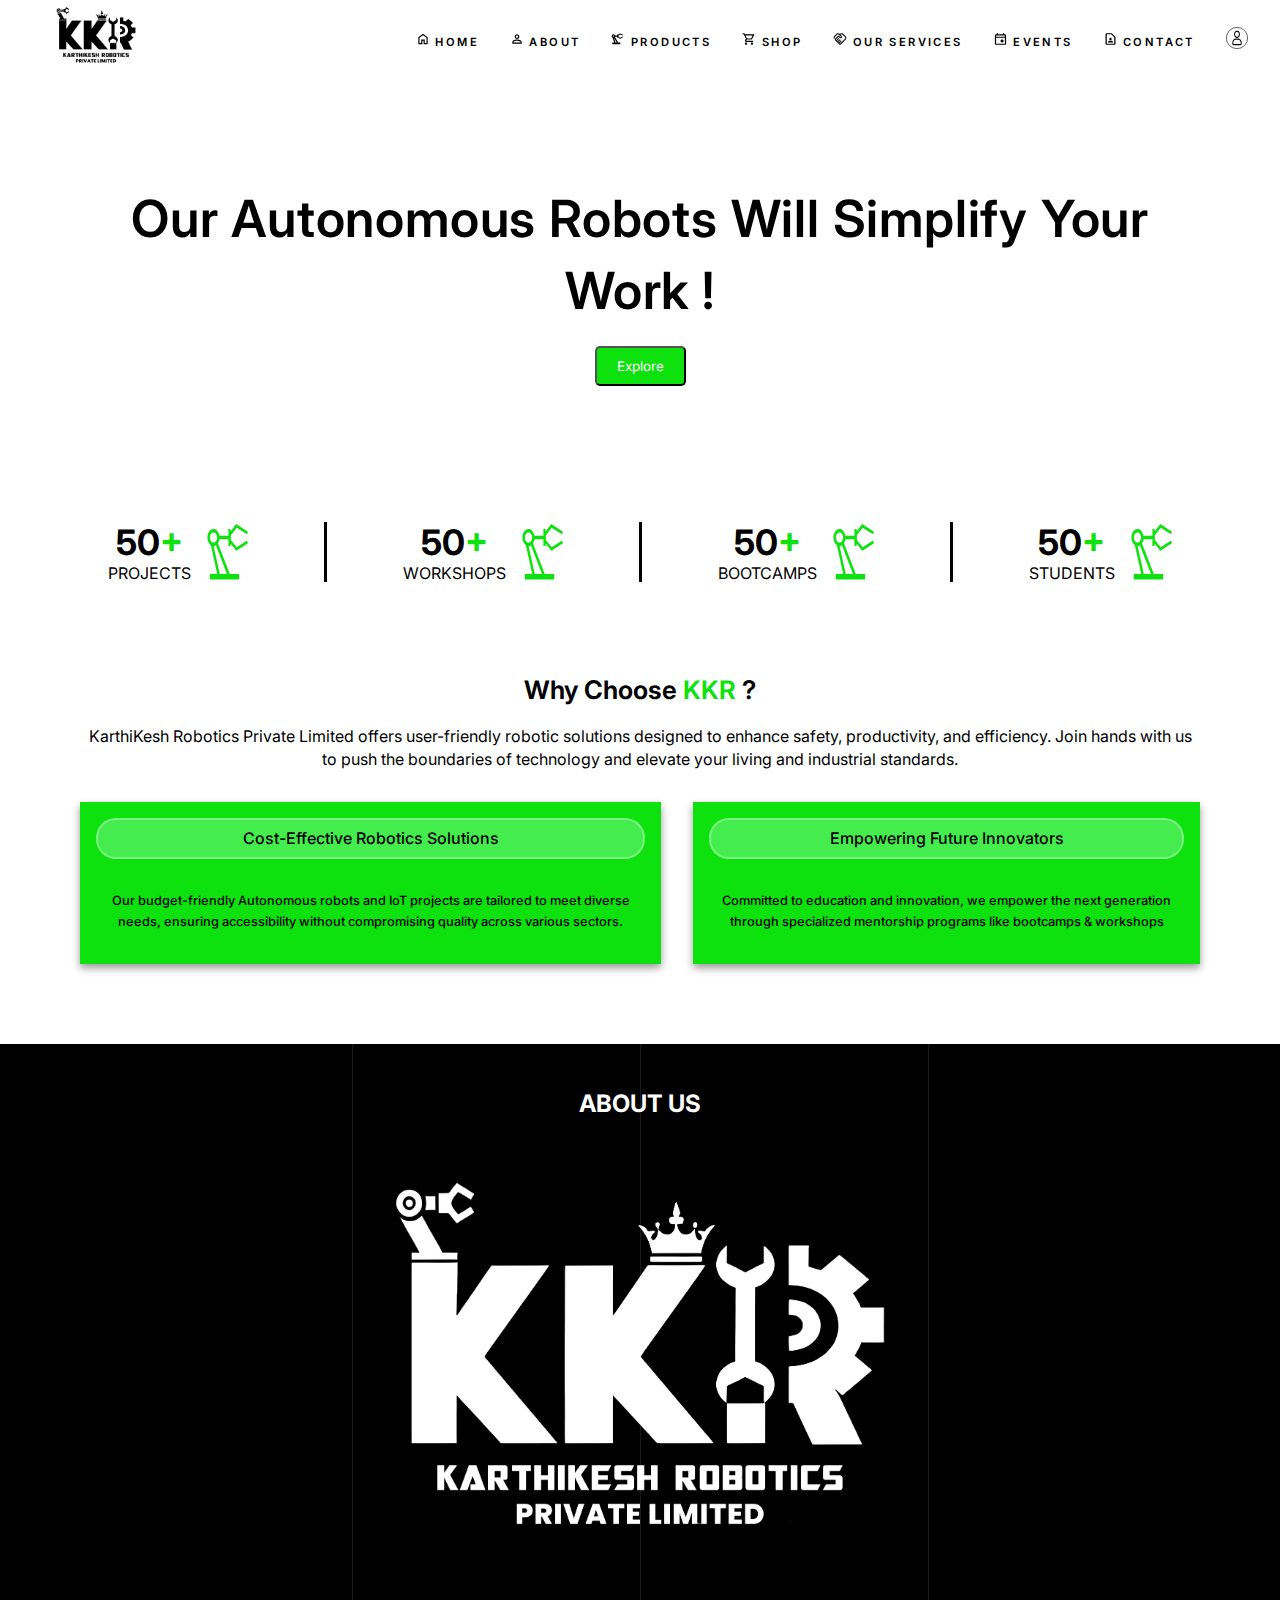
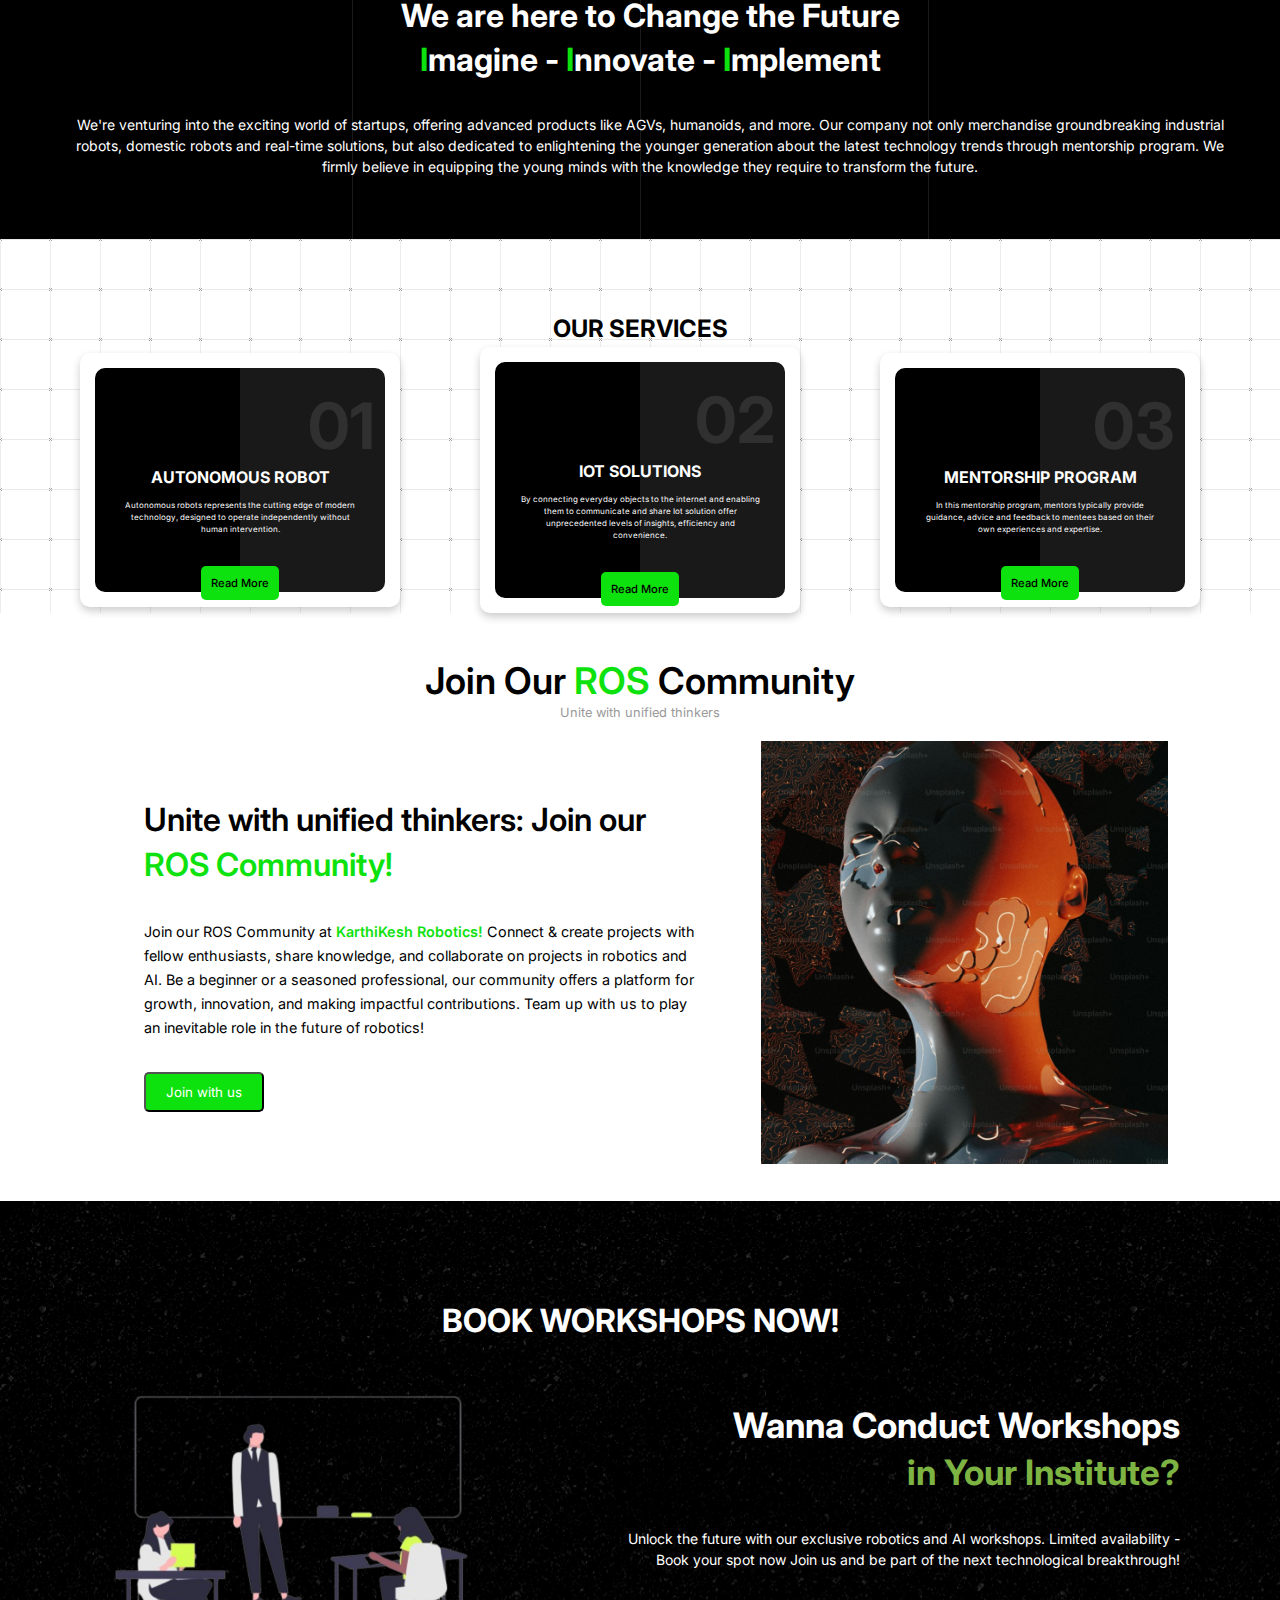
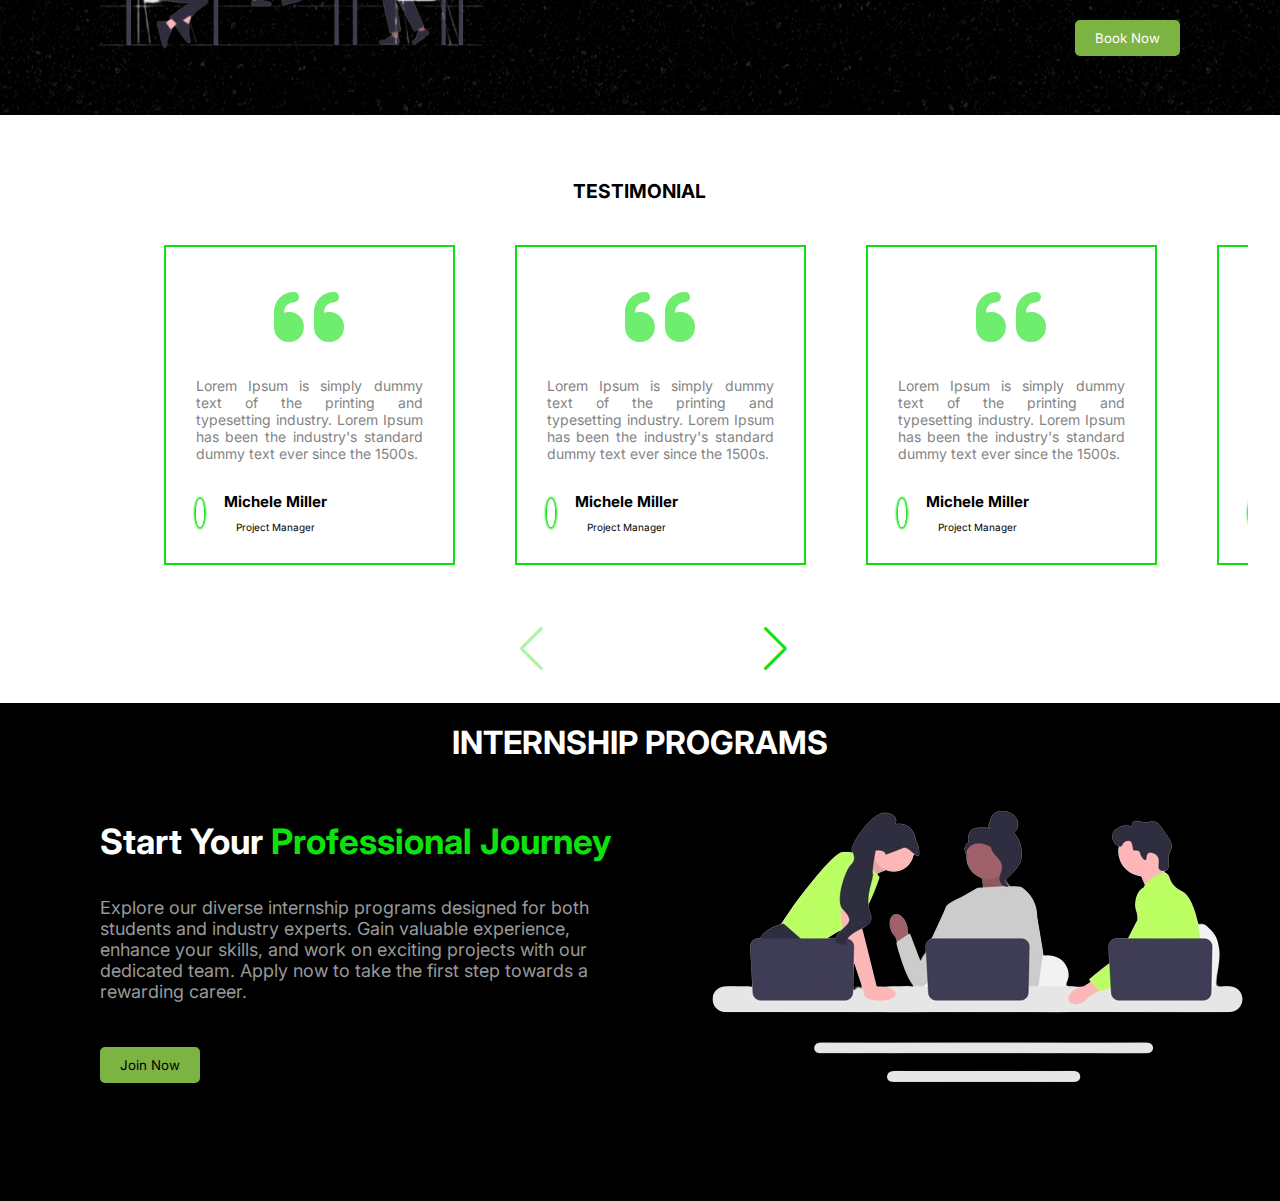
==== commit d8c15dbf: "added Testimonial section" ====
--- a/index.html
+++ b/index.html
@@ -5,6 +5,7 @@
     <meta charset="UTF-8">
     <meta name="viewport" content="width=device-width, initial-scale=1.0">
     <title>KarthiKesh Robotics Private Limited</title>
+    <link rel="stylesheet" href="https://unpkg.com/swiper/swiper-bundle.min.css">
     <link rel="stylesheet" href="./asserts/css/style.css">
     <link rel="stylesheet" href="https://cdnjs.cloudflare.com/ajax/libs/font-awesome/6.0.0-beta3/css/all.min.css">
     <script defer src="./asserts/js/index.js"></script>
@@ -239,6 +240,116 @@
         </div>
     </section>
 
+    <section id="testimonial">
+        <section id="testimonialPage">
+            <p class="title1">TESTIMONIAL</p>
+            <div id="testimonial-slider" class="swiper-container">
+                <div class="swiper-wrapper">
+                    <div class="testimonial swiper-slide">
+                        <span class="icon fa fa-quote-left"></span>
+                        <p class="description">
+                            Lorem Ipsum is simply dummy text of the printing and typesetting industry. Lorem Ipsum has been
+                            the industry's standard dummy text ever since the 1500s.
+                        </p>
+                        <div class="testimonial-content">
+                            <div class="pic">
+                                <img src="https://picsum.photos/130/130?image=1027" alt="">
+                            </div>
+                            <div class="text">
+                                 <h3 class="name">Michele Miller</h3>
+                            <span class="title">Project Manager</span>
+                            </div>
+                           
+                        </div>
+                    </div>
+                    <div class="testimonial swiper-slide">
+                        <span class="icon fa fa-quote-left"></span>
+                        <p class="description">
+                            Lorem Ipsum is simply dummy text of the printing and typesetting industry. Lorem Ipsum has been
+                            the industry's standard dummy text ever since the 1500s.
+                        </p>
+                        <div class="testimonial-content">
+                            <div class="pic">
+                                <img src="https://picsum.photos/130/130?image=839" alt="">
+                            </div>
+                            <div class="text">
+                                <h3 class="name">Michele Miller</h3>
+                           <span class="title">Project Manager</span>
+                           </div>
+                        </div>
+                    </div>
+                    <div class="testimonial swiper-slide">
+                        <span class="icon fa fa-quote-left"></span>
+                        <p class="description">
+                            Lorem Ipsum is simply dummy text of the printing and typesetting industry. Lorem Ipsum has been
+                            the industry's standard dummy text ever since the 1500s.
+                        </p>
+                        <div class="testimonial-content">
+                            <div class="pic">
+                                <img src="https://picsum.photos/130/130?image=856" alt="">
+                            </div>
+                            <div class="text">
+                                <h3 class="name">Michele Miller</h3>
+                           <span class="title">Project Manager</span>
+                           </div>
+                        </div>
+                    </div>
+                    <div class="testimonial swiper-slide">
+                        <span class="icon fa fa-quote-left"></span>
+                        <p class="description">
+                            Lorem Ipsum is simply dummy text of the printing and typesetting industry. Lorem Ipsum has been
+                            the industry's standard dummy text ever since the 1500s.
+                        </p>
+                        <div class="testimonial-content">
+                            <div class="pic">
+                                <img src="https://picsum.photos/130/130?image=836" alt="">
+                            </div>
+                            <div class="text">
+                                <h3 class="name">Michele Miller</h3>
+                           <span class="title">Project Manager</span>
+                           </div>
+                        </div>
+                    </div>
+                    <div class="testimonial swiper-slide">
+                        <span class="icon fa fa-quote-left"></span>
+                        <p class="description">
+                            Lorem Ipsum is simply dummy text of the printing and typesetting industry. Lorem Ipsum has been
+                            the industry's standard dummy text ever since the 1500s.
+                        </p>
+                        <div class="testimonial-content">
+                            <div class="pic">
+                                <img src="https://picsum.photos/130/130?image=883" alt="">
+                            </div>
+                            <div class="text">
+                                <h3 class="name">Michele Miller</h3>
+                           <span class="title">Project Manager</span>
+                           </div>
+                        </div>
+                    </div>
+                    <div class="testimonial swiper-slide">
+                        <span class="icon fa fa-quote-left"></span>
+                        <p class="description">
+                            Lorem Ipsum is simply dummy text of the printing and typesetting industry. Lorem Ipsum has been
+                            the industry's standard dummy text ever since the 1500s.
+                        </p>
+                        <div class="testimonial-content">
+                            <div class="pic">
+                                <img src="https://picsum.photos/130/130?image=777" alt="">
+                            </div>
+                            <div class="text">
+                                <h3 class="name">Michele Miller</h3>
+                           <span class="title">Project Manager</span>
+                           </div>
+                        </div>
+                    </div>
+                </div>
+            <div class="swiper-button-next"></div>
+            <div class="swiper-button-prev"></div>
+            </div>
+        </section>
+    </section>
+    
+
     <section id="internPage">
         <div class="title">
             <p>INTERNSHIP PROGRAMS</p>
@@ -261,6 +372,9 @@
         </div>
     </section>
 
+    
+<script src="https://unpkg.com/swiper/swiper-bundle.min.js"></script>
+
 </body>
 
 </html>--- a/asserts/css/style.css
+++ b/asserts/css/style.css
@@ -369,19 +369,22 @@
         height: auto;
         min-height: auto;
     }
-    
+
+    #choice .head {
+        padding: 1rem 1rem;
+        margin: 0;
+    }
+
+    #choice .head p {
+        margin: 0;
+        font-size: 1em;
+    }
 
     #choice .head p.title {
         font-size: 1.6rem;
-    }
-
-    #choice .head {
-        padding: 1rem 1rem;
-    }
-
-    #choice .head p {
-        margin: auto auto;
-    }
+        width: 100%;
+    }
+
 
     #choice .main {
         align-items: center;
@@ -441,21 +444,21 @@
     justify-content: space-evenly;
     background-color: #000;
     position: relative;
-    overflow: hidden; 
-  }
-  
-  #aboutPage .title {
+    overflow: hidden;
+}
+
+#aboutPage .title {
     text-align: center;
     margin-top: 80px;
     font-size: 1.5rem;
     font-weight: bold;
-  }
-  
-  #aboutPage .title p {
+}
+
+#aboutPage .title p {
     color: #fff;
-  }
-  
-  #aboutPage .content {
+}
+
+#aboutPage .content {
     display: grid;
     grid-template-columns: 1fr 2fr;
     align-items: center;
@@ -463,43 +466,43 @@
     padding: 100px 150px;
     padding-right: 100px;
     box-sizing: border-box;
-  }
-  
-  #aboutPage .image {
+}
+
+#aboutPage .image {
     position: relative;
     padding: 1rem;
     overflow: hidden;
     max-width: 80%;
-  }
-  
-  #aboutPage .text {
+}
+
+#aboutPage .text {
     margin-left: 20px;
     color: #fff;
     text-align: center;
     display: flex;
     gap: 20px;
     flex-direction: column;
-  }
-  
-  #aboutPage .head p {
+}
+
+#aboutPage .head p {
     font-size: 2rem;
     font-weight: bold;
     margin: 5px 0;
-  }
-  
-  #aboutPage .head p span.col {
+}
+
+#aboutPage .head p span.col {
     color: #0EE20E;
-  }
-  
-  #aboutPage .head .first {
+}
+
+#aboutPage .head .first {
     color: white;
-  }
-  
-  #aboutPage .para p {
+}
+
+#aboutPage .para p {
     font-size: 14px;
     line-height: 1.5;
     margin: 10px 0;
-  }
+}
 
 #aboutPage .lines {
     position: absolute;
@@ -560,14 +563,17 @@
         top: 110%;
     }
 }
+
 @media (min-height: 800px) {
     #aboutPage {
         height: auto;
         min-height: auto;
         padding: 2rem;
     }
+
     #aboutPage .title {
-        padding: 0rem;
+        padding: 0.8rem;
+        margin-top: 0px;
     }
 
     #aboutPage .content {
@@ -787,14 +793,20 @@
         min-height: auto;
     }
 
-    #servicePage .services {
-        flex-direction: column;
-        justify-content: space-evenly;
-        gap: 2rem;
-    }
-
     #servicePage .services .service {
-        max-width: 70%;
+        max-width: 25%;
+    }
+
+    #servicePage .services .service .head {
+        margin-bottom: 10px;
+        position: relative;
+        z-index: 2;
+        font-size: 1rem;
+    }
+
+    #servicePage .services .service .body {
+        color: white;
+        font-size: 0.5rem;
     }
 }
 
@@ -812,7 +824,17 @@
     }
 
     #servicePage .services .service {
-        max-width: 70%;
+        max-width: 60%;
+    }
+
+    #servicePage .services .service .head {
+        margin-bottom: 20px;
+        font-size: 1.5rem;
+    }
+
+    #servicePage .services .service .body {
+        font-size: 0.9rem;
+        margin-bottom: 2rem;
     }
 }
 
@@ -915,7 +937,7 @@
     #communityPage {
         height: auto;
         min-height: 100vh;
-        padding: 1rem;
+        padding: 2rem;
     }
 
     #communityPage .main {
@@ -1169,4 +1191,128 @@
     #internPage .image img {
         max-width: 80%;
     }
+}
+
+#testimonial {
+    position: relative;
+    margin: 2rem;
+    display: flex;
+    align-items: center;
+    justify-content: center;
+    overflow: hidden;
+    padding-bottom: 6rem;
+}
+
+#testimonialPage {
+    width: 80%;
+}
+#testimonialPage .title1{
+    text-align: center;
+    margin: 2rem;
+    font-size: 1.2rem;
+    font-weight: 700;
+}
+.testimonial {
+    background-color: white;
+    text-align: center;
+    padding: 30px;
+    margin: 10px;
+    position: relative;
+    border: #0EE20E solid 2px;
+}
+
+.testimonial::before,
+.testimonial::after {
+    border-top: 40px solid white;
+    border-right: 125px solid transparent;
+    position: absolute;
+    bottom: -40px;
+    left: 0;
+}
+
+.testimonial::after {
+    border-right: none;
+    border-left: 125px solid transparent;
+    left: auto;
+    right: 0;
+}
+
+.testimonial .icon {
+    display: inline-block;
+    font-size: 80px;
+    color: #0EE20E;
+    margin-bottom: 20px;
+    opacity: 0.6;
+    text-align: left;
+}
+
+.testimonial .description {
+    font-size: 14px;
+    color: #777;
+    text-align: justify;
+    margin-bottom: 30px;
+    opacity: 0.9;
+}
+
+.testimonial .testimonial-content {
+    display: flex;
+    align-items: center;
+    justify-content: flex-start;
+    /* Align items to the start */
+    width: 100%;
+    left: 0;
+    position: relative;
+    /* Changed to relative */
+}
+
+.testimonial .pic {
+    display: inline-block;
+    border: 4px solid #ffffff;
+    box-shadow: 0 0 2px 2px #0EE20E;
+    overflow: hidden;
+    border-radius: 50%;
+    z-index: 1;
+    position: relative;
+    margin-right: 20px;
+}
+
+.testimonial .pic img {
+    width: 100%;
+    height: auto;
+}
+
+.testimonial .text {
+    text-align: left;
+    display: flex;
+    flex-direction: column;
+    align-items: center;
+    justify-content: center;
+    gap: 10px;
+}
+
+.testimonial .name {
+    font-size: 15px;
+    font-weight: bold;
+    color: #000;
+    text-transform: capitalize;
+    text-align: center;
+}
+
+.testimonial .title {
+    display: block;
+    font-size: 10px;
+    color: #000;
+}
+
+.swiper-button-next{
+    color: #0EE20E;
+    top: 100%;
+    left: 60%;
+    transform: translateY(-50%);
+}
+.swiper-button-prev {
+    color: #0EE20E;
+    top: 100%;
+    left: 40%;
+    transform: translateY(-50%);
 }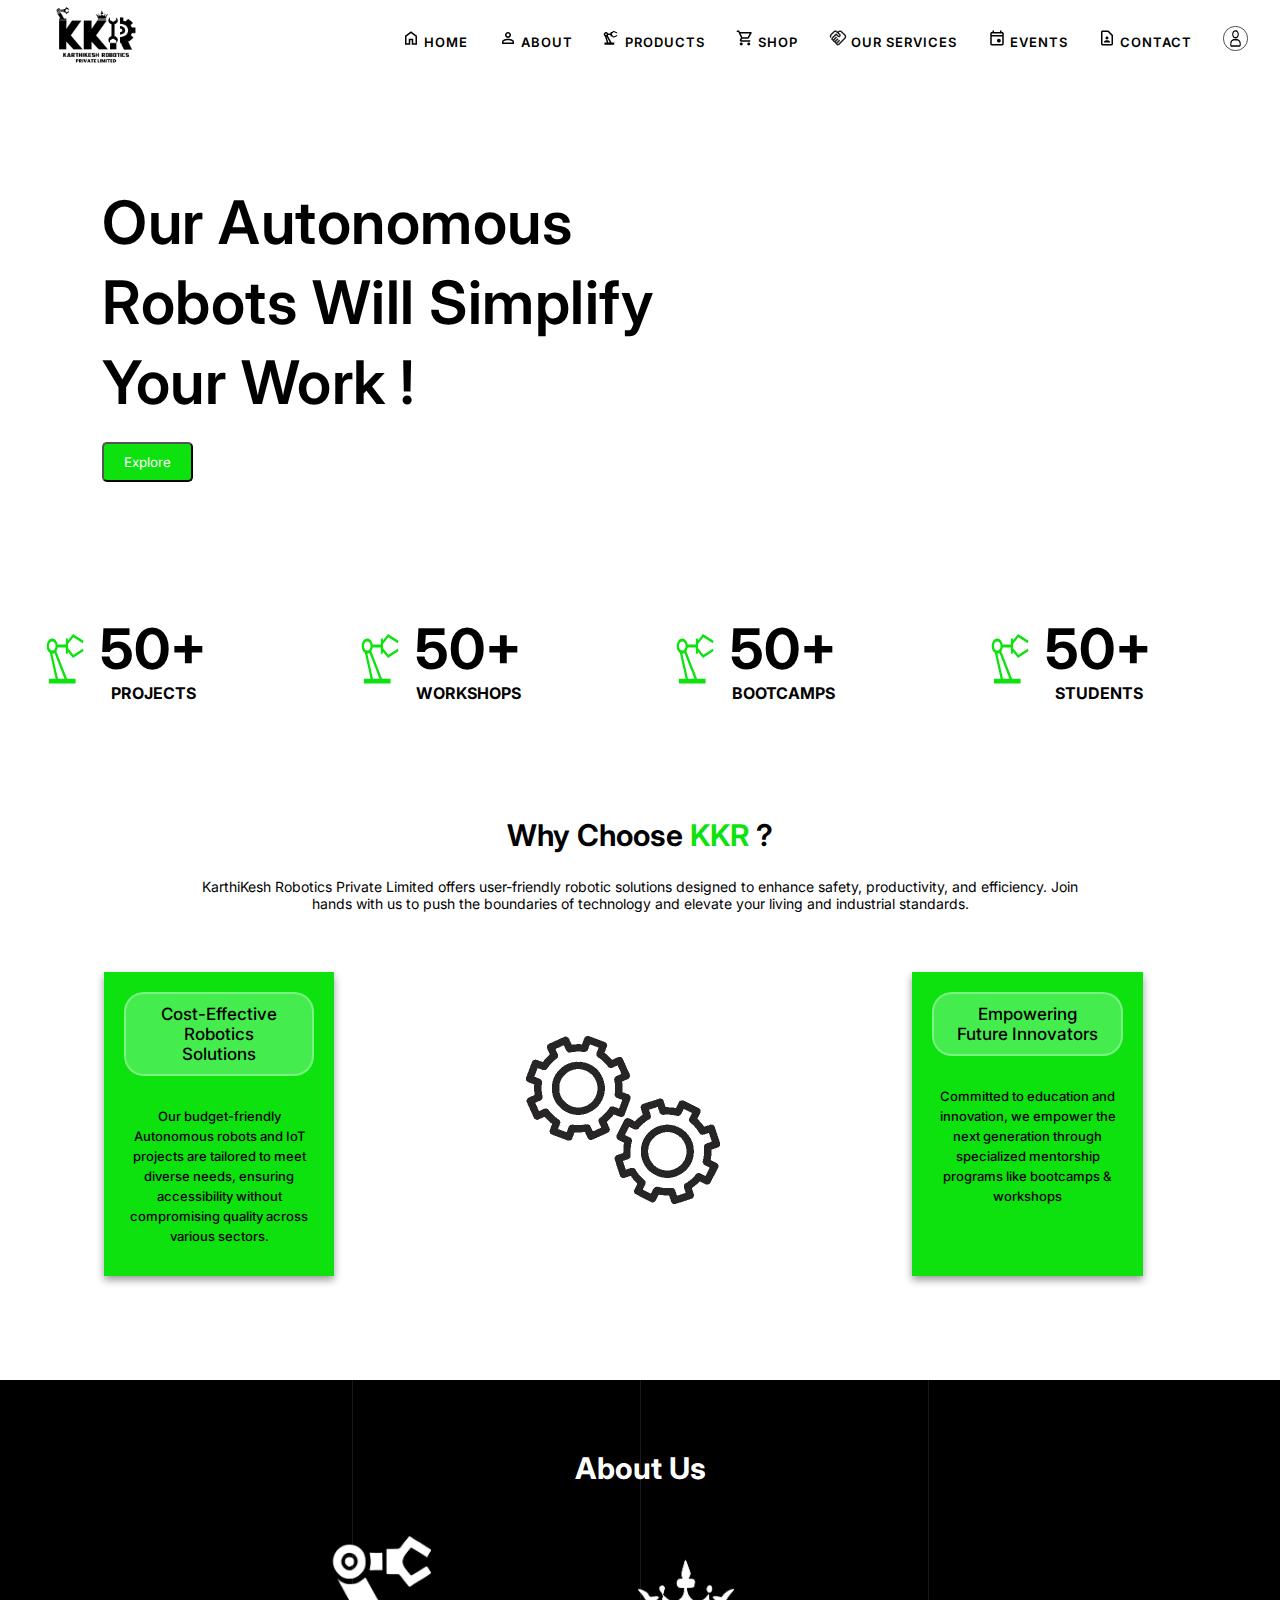
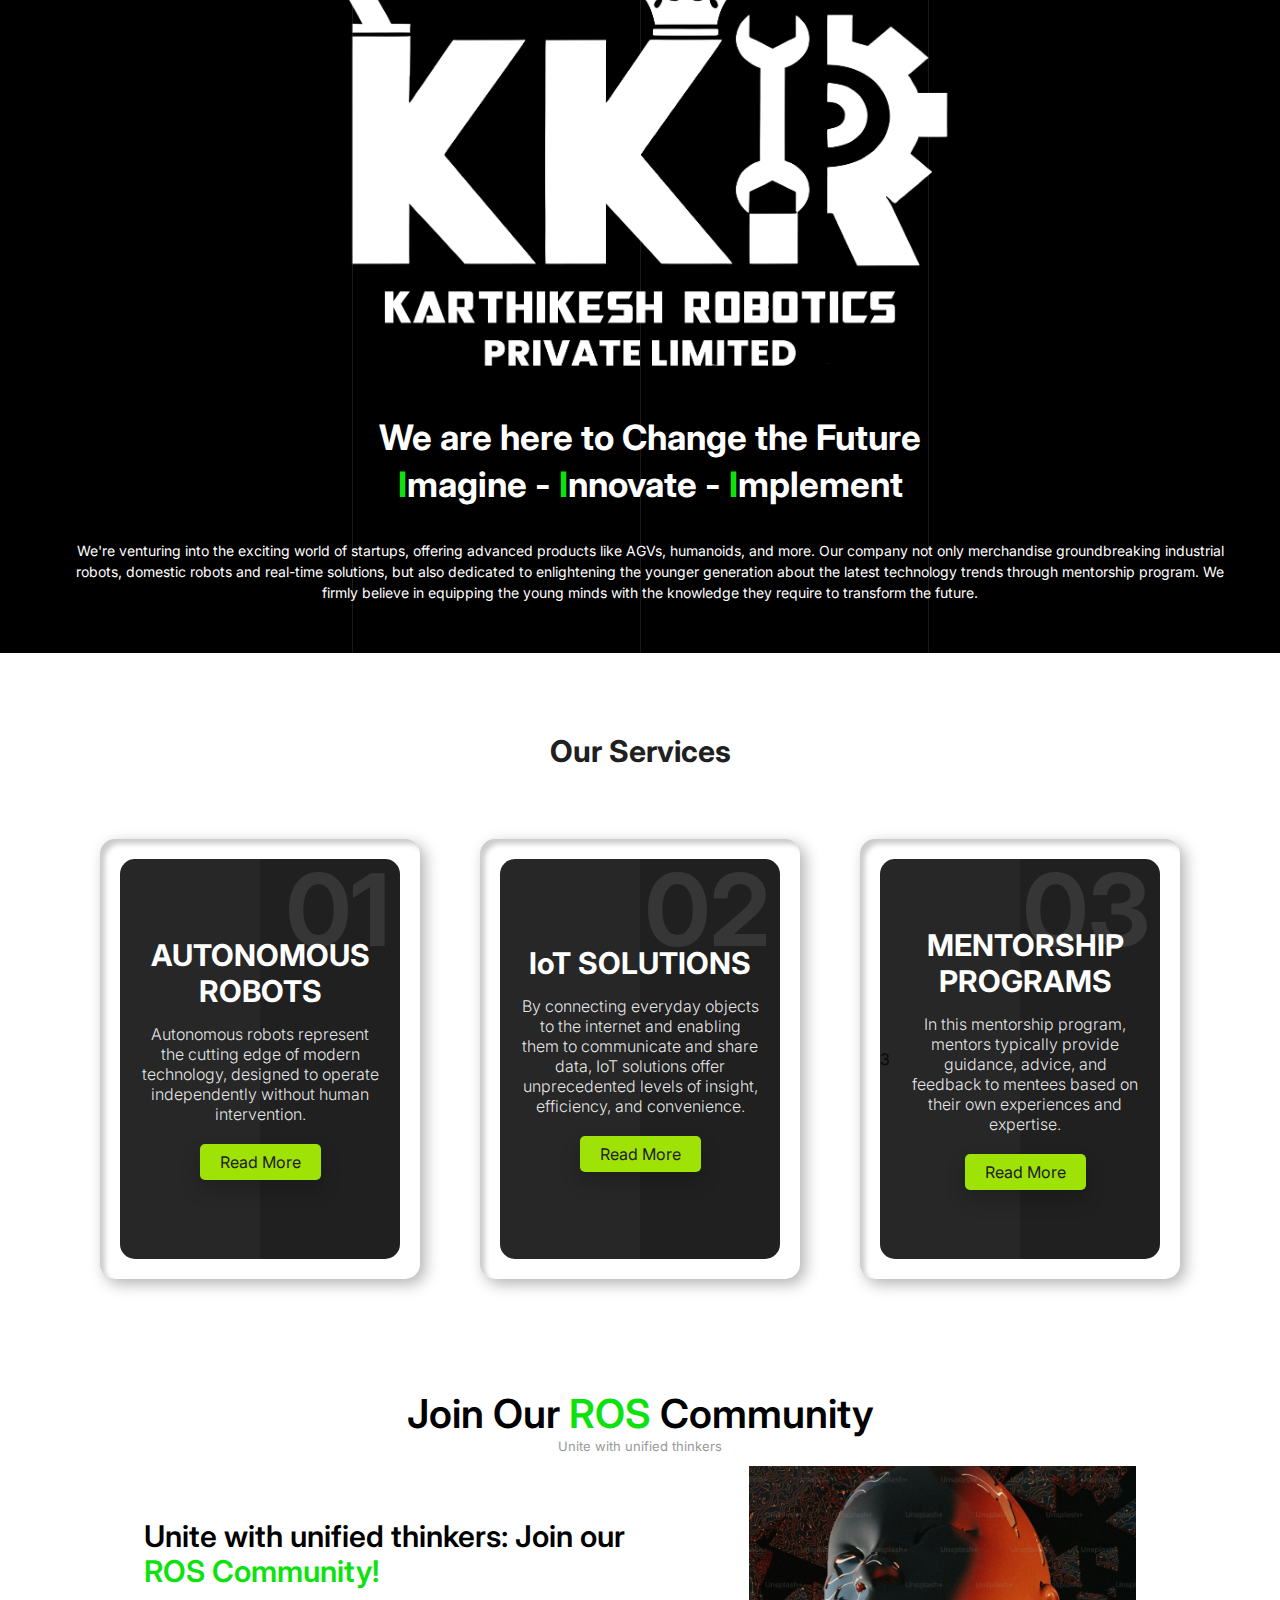
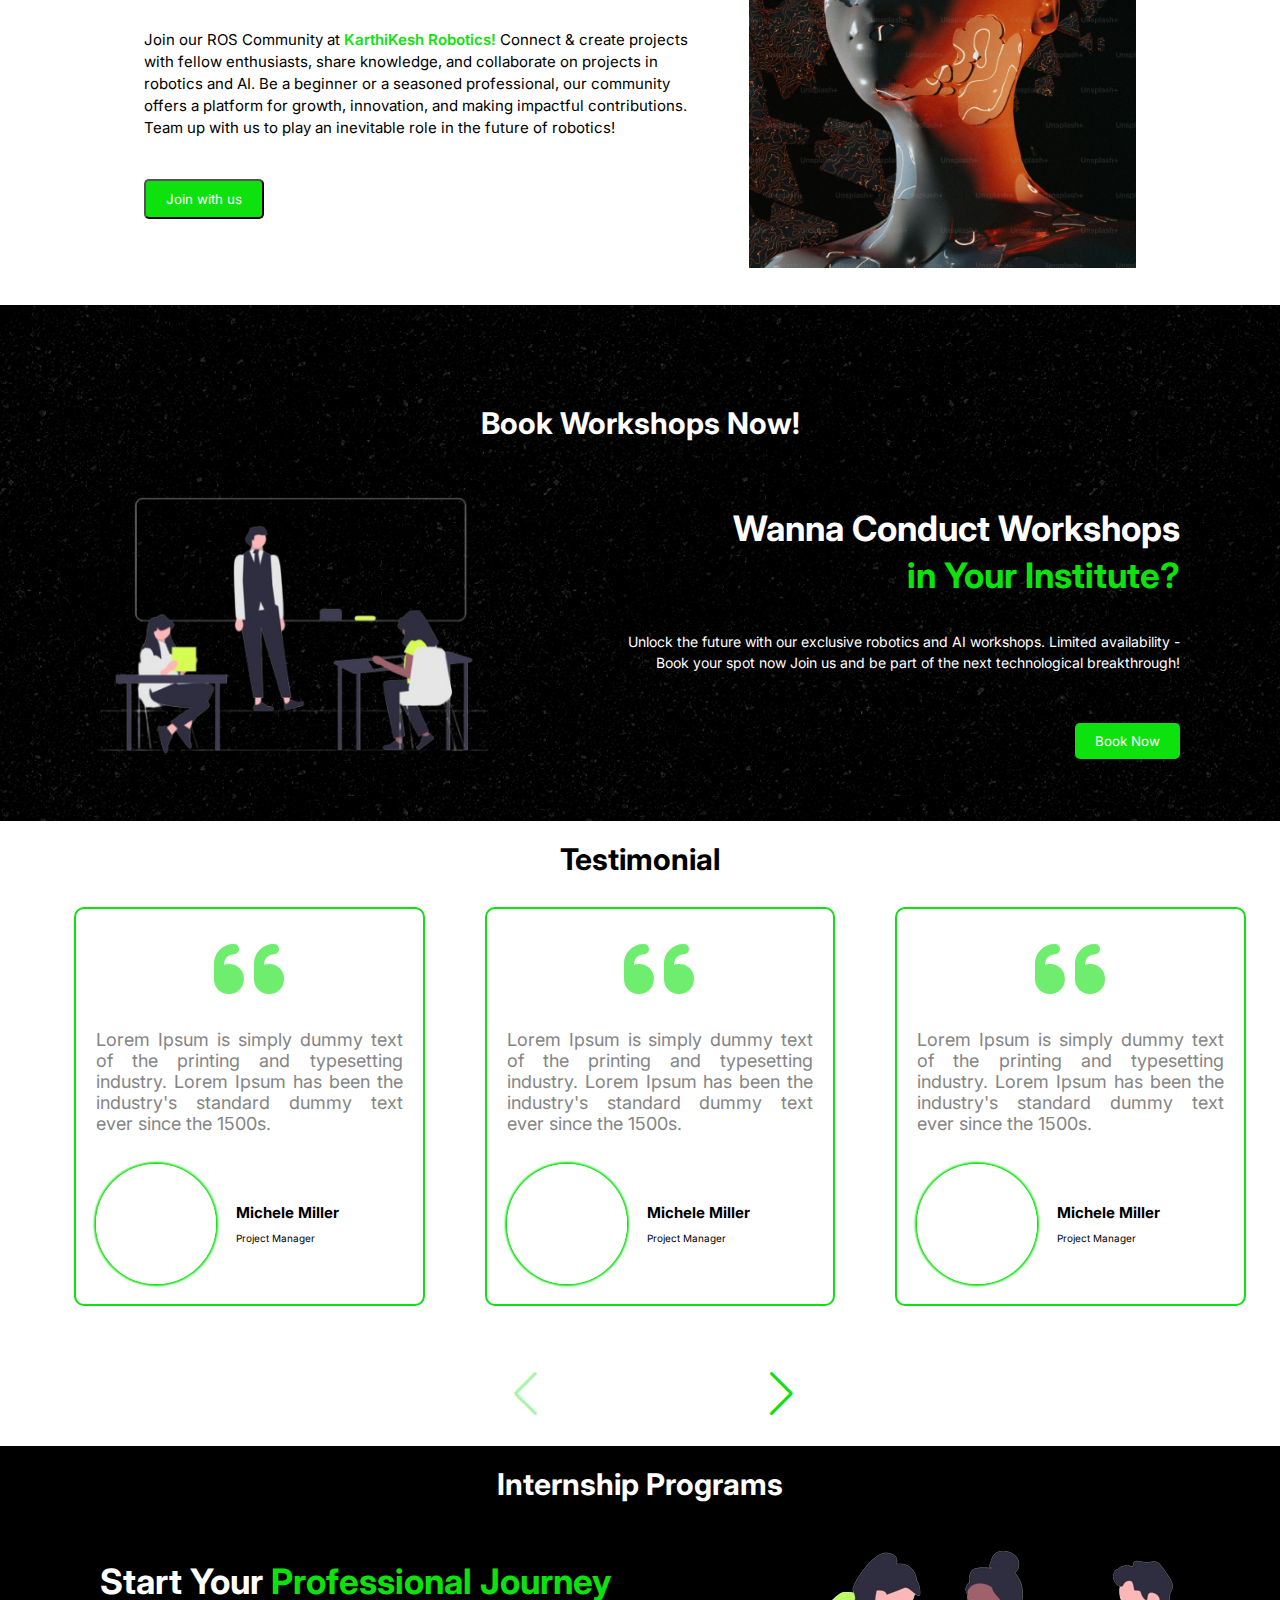
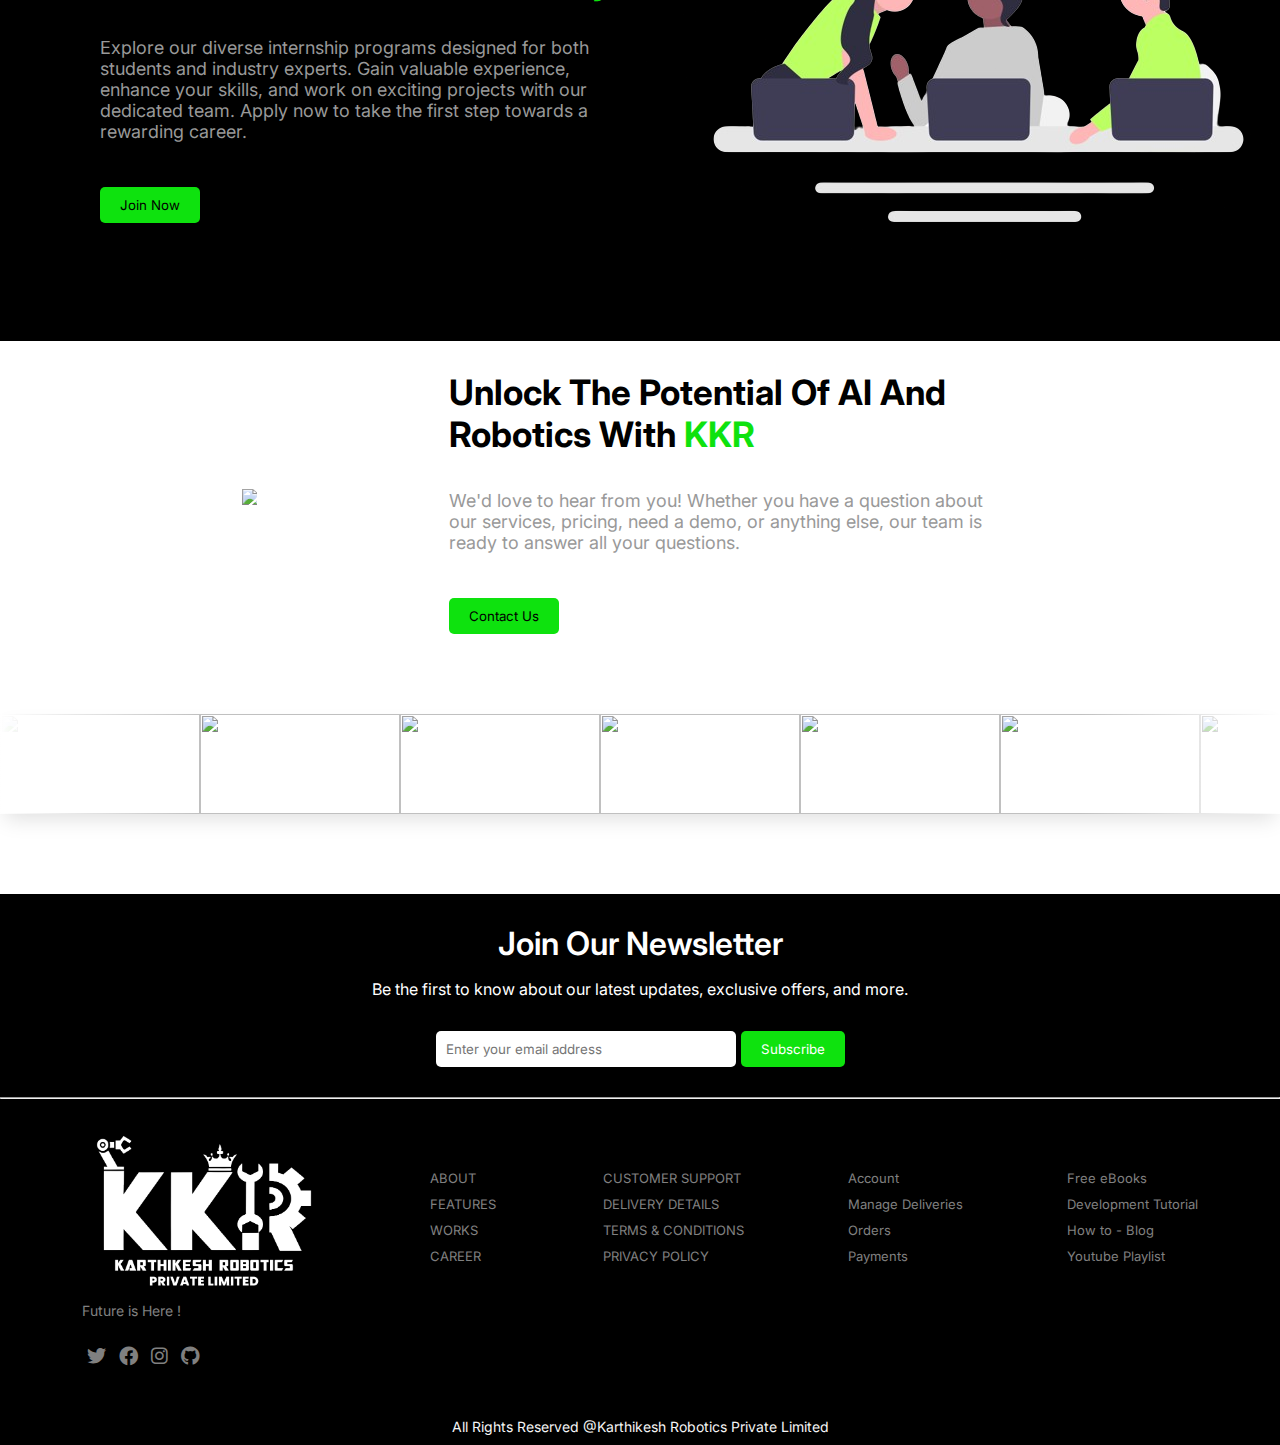
==== commit 3ab02448: "Update index.html" ====
--- a/index.html
+++ b/index.html
@@ -39,14 +39,15 @@
     <section id="heroPage">
         <div class="main">
             <div class="content">
-                <p>Our Autonomous Robots Will Simplify Your Work !</p>
+                <p>Our Autonomous<br> Robots Will Simplify<br> Your Work !</p>
                 <div></div>
             </div>
             <div class="btn">
                 <button>Explore</button>
             </div>
         </div>
-
+    </section>
+    <section id="herostat">
         <div class="statistics">
             <div class="stat-item">
                 <img src="./asserts/img/stats.svg" alt="Projects Icon">
@@ -55,7 +56,7 @@
                     <span class="stat-label">PROJECTS</span>
                 </div>
             </div>
-            <div class="vertical-line"></div>
+            <!-- <div class="vertical-line"></div> -->
             <div class="stat-item">
                 <img src="./asserts/img/stats.svg" alt="Workshops Icon">
                 <div class="stat-info">
@@ -63,7 +64,7 @@
                     <span class="stat-label">WORKSHOPS</span>
                 </div>
             </div>
-            <div class="vertical-line"></div>
+            <!-- <div class="vertical-line"></div> -->
             <div class="stat-item">
                 <img src="./asserts/img/stats.svg" alt="Bootcamps Icon">
                 <div class="stat-info">
@@ -71,7 +72,7 @@
                     <span class="stat-label">BOOTCAMPS</span>
                 </div>
             </div>
-            <div class="vertical-line"></div>
+            <!-- <div class="vertical-line"></div> -->
             <div class="stat-item">
                 <img src="./asserts/img/stats.svg" alt="Students Icon">
                 <div class="stat-info">
@@ -109,7 +110,7 @@
 
     <section id="aboutPage">
         <div class="title">
-            <p>ABOUT US</p>
+            <p>About Us</p>
         </div>
         <div class="content">
             <div class="image">
@@ -137,7 +138,46 @@
         </div>
     </section>
 
-    <section id="servicePage">
+    <h1 class="services" style="color: #202020;" data-aos="fade-up" data-aos-delay="300">Our Services</h1>
+    <div class="container-service">
+        <div class="card-service" data-aos="fade-right" data-aos-delay="800">
+            <div class="box">
+                <div class="content-service">
+                    <h2>01</h2>
+                    <h3>AUTONOMOUS ROBOTS</h3>
+                    <p>Autonomous robots represent the cutting edge of modern technology, designed to operate
+                        independently without human intervention.</p>
+                    <a href="#">Read More</a>
+                </div>
+            </div>
+        </div>
+
+        <div class="card-service" data-aos="fade-up" data-aos-delay="800">
+            <div class="box">
+                <div class="content-service">
+                    <h2>02</h2>
+                    <h3>IoT SOLUTIONS</h3>
+                    <p>By connecting everyday objects to the internet and enabling them to communicate and share data,
+                        IoT solutions offer unprecedented levels of insight, efficiency, and convenience.</p>
+                    <a href="#">Read More</a>
+                </div>
+            </div>
+        </div>
+
+        <div class="card-service" data-aos="fade-left" data-aos-delay="800">
+            <div class="box">3
+                <div class="content-service">
+                    <h2>03</h2>
+                    <h3>MENTORSHIP PROGRAMS</h3>
+                    <p>In this mentorship program, mentors typically provide guidance, advice, and feedback to mentees
+                        based on their own experiences and expertise.</p>
+                    <a href="#">Read More</a>
+                </div>
+            </div>
+        </div>
+    </div>
+
+    <!-- <section id="servicePage">
         <p class="head">OUR SERVICES</p>
         <div class="services">
             <div class="service">
@@ -192,7 +232,7 @@
                 </div>
             </div>
         </div>
-    </section>
+    </section> -->
 
     <section id="communityPage">
         <div class="head">
@@ -218,7 +258,7 @@
 
     <section id="workshopPage">
         <div class="title">
-            <p>BOOK WORKSHOPS NOW!</p>
+            <p>Book Workshops Now!</p>
         </div>
         <div class="content">
             <div class="image">
@@ -242,13 +282,14 @@
 
     <section id="testimonial">
         <section id="testimonialPage">
-            <p class="title1">TESTIMONIAL</p>
+            <p class="title1">Testimonial</p>
             <div id="testimonial-slider" class="swiper-container">
                 <div class="swiper-wrapper">
                     <div class="testimonial swiper-slide">
                         <span class="icon fa fa-quote-left"></span>
                         <p class="description">
-                            Lorem Ipsum is simply dummy text of the printing and typesetting industry. Lorem Ipsum has been
+                            Lorem Ipsum is simply dummy text of the printing and typesetting industry. Lorem Ipsum has
+                            been
                             the industry's standard dummy text ever since the 1500s.
                         </p>
                         <div class="testimonial-content">
@@ -256,16 +297,17 @@
                                 <img src="https://picsum.photos/130/130?image=1027" alt="">
                             </div>
                             <div class="text">
-                                 <h3 class="name">Michele Miller</h3>
-                            <span class="title">Project Manager</span>
-                            </div>
-                           
+                                <h3 class="name">Michele Miller</h3>
+                                <span class="title">Project Manager</span>
+                            </div>
+
                         </div>
                     </div>
                     <div class="testimonial swiper-slide">
                         <span class="icon fa fa-quote-left"></span>
                         <p class="description">
-                            Lorem Ipsum is simply dummy text of the printing and typesetting industry. Lorem Ipsum has been
+                            Lorem Ipsum is simply dummy text of the printing and typesetting industry. Lorem Ipsum has
+                            been
                             the industry's standard dummy text ever since the 1500s.
                         </p>
                         <div class="testimonial-content">
@@ -274,14 +316,15 @@
                             </div>
                             <div class="text">
                                 <h3 class="name">Michele Miller</h3>
-                           <span class="title">Project Manager</span>
-                           </div>
+                                <span class="title">Project Manager</span>
+                            </div>
                         </div>
                     </div>
                     <div class="testimonial swiper-slide">
                         <span class="icon fa fa-quote-left"></span>
                         <p class="description">
-                            Lorem Ipsum is simply dummy text of the printing and typesetting industry. Lorem Ipsum has been
+                            Lorem Ipsum is simply dummy text of the printing and typesetting industry. Lorem Ipsum has
+                            been
                             the industry's standard dummy text ever since the 1500s.
                         </p>
                         <div class="testimonial-content">
@@ -290,14 +333,15 @@
                             </div>
                             <div class="text">
                                 <h3 class="name">Michele Miller</h3>
-                           <span class="title">Project Manager</span>
-                           </div>
+                                <span class="title">Project Manager</span>
+                            </div>
                         </div>
                     </div>
                     <div class="testimonial swiper-slide">
                         <span class="icon fa fa-quote-left"></span>
                         <p class="description">
-                            Lorem Ipsum is simply dummy text of the printing and typesetting industry. Lorem Ipsum has been
+                            Lorem Ipsum is simply dummy text of the printing and typesetting industry. Lorem Ipsum has
+                            been
                             the industry's standard dummy text ever since the 1500s.
                         </p>
                         <div class="testimonial-content">
@@ -306,14 +350,15 @@
                             </div>
                             <div class="text">
                                 <h3 class="name">Michele Miller</h3>
-                           <span class="title">Project Manager</span>
-                           </div>
+                                <span class="title">Project Manager</span>
+                            </div>
                         </div>
                     </div>
                     <div class="testimonial swiper-slide">
                         <span class="icon fa fa-quote-left"></span>
                         <p class="description">
-                            Lorem Ipsum is simply dummy text of the printing and typesetting industry. Lorem Ipsum has been
+                            Lorem Ipsum is simply dummy text of the printing and typesetting industry. Lorem Ipsum has
+                            been
                             the industry's standard dummy text ever since the 1500s.
                         </p>
                         <div class="testimonial-content">
@@ -322,14 +367,15 @@
                             </div>
                             <div class="text">
                                 <h3 class="name">Michele Miller</h3>
-                           <span class="title">Project Manager</span>
-                           </div>
+                                <span class="title">Project Manager</span>
+                            </div>
                         </div>
                     </div>
                     <div class="testimonial swiper-slide">
                         <span class="icon fa fa-quote-left"></span>
                         <p class="description">
-                            Lorem Ipsum is simply dummy text of the printing and typesetting industry. Lorem Ipsum has been
+                            Lorem Ipsum is simply dummy text of the printing and typesetting industry. Lorem Ipsum has
+                            been
                             the industry's standard dummy text ever since the 1500s.
                         </p>
                         <div class="testimonial-content">
@@ -338,21 +384,21 @@
                             </div>
                             <div class="text">
                                 <h3 class="name">Michele Miller</h3>
-                           <span class="title">Project Manager</span>
-                           </div>
-                        </div>
-                    </div>
-                </div>
-            <div class="swiper-button-next"></div>
-            <div class="swiper-button-prev"></div>
+                                <span class="title">Project Manager</span>
+                            </div>
+                        </div>
+                    </div>
+                </div>
+                <div class="swiper-button-next"></div>
+                <div class="swiper-button-prev"></div>
             </div>
         </section>
     </section>
-    
+
 
     <section id="internPage">
         <div class="title">
-            <p>INTERNSHIP PROGRAMS</p>
+            <p>Internship Programs</p>
         </div>
         <div class="main">
             <div class="content">
@@ -372,9 +418,136 @@
         </div>
     </section>
 
-    
-<script src="https://unpkg.com/swiper/swiper-bundle.min.js"></script>
+    <section id="technologies">
+        <div class="text">
+            <div class="main">
+                <div class="image">
+                    <img src="./asserts/img/technologies.png" />
+                </div>
+                <div class="content">
+                    <div class="head">
+                        <p>Unlock The Potential Of AI And Robotics With <span class="col">KKR</span></p>
+                    </div>
+                    <div class="sub">
+                        <p>We'd love to hear from you! Whether you have a question about our services, pricing, need a
+                            demo, or anything else, our team is ready to answer all your questions.</p>
+                    </div>
+                    <button>Contact Us</button>
+                </div>
+            </div>
+        </div>
+    </section>
+    <section id="scroll">
+        <div class="slider-tech">
+            <div class="slider">
+                <div class="slide-track">
+                    <div class="slide">
+                        <img src="./asserts/img/ROS.png" height="100px" width="200px" alt="" />
+                    </div>
+                    <div class="slide">
+                        <img src="./asserts/img/Pi.png" height="100px" width="200px" alt="" />
+                    </div>
+                    <div class="slide">
+                        <img src="./asserts/img/arduino.png" height="100px" width="200px" alt="" />
+                    </div>
+                    <div class="slide">
+                        <img src="./asserts/img/IOT.png" height="100px" width="200px" alt="" />
+                    </div>
+                    <div class="slide">
+                        <img src="./asserts/img/ROS.png" height="100px" width="200px" alt="" />
+                    </div>
+                    <div class="slide">
+                        <img src="./asserts/img/Pi.png" height="100px" width="200px" alt="" />
+                    </div>
+                    <div class="slide">
+                        <img src="./asserts/img/arduino.png" height="100px" width="200px" alt="" />
+                    </div>
+                    <div class="slide">
+                        <img src="./asserts/img/IOT.png" height="100px" width="200px" alt="" />
+                    </div>
+                    <div class="slide">
+                        <img src="./asserts/img/ROS.png" height="100px" width="200px" alt="" />
+                    </div>
+                    <div class="slide">
+                        <img src="./asserts/img/Pi.png" height="100px" width="200px" alt="" />
+                    </div>
+                    <div class="slide">
+                        <img src="./asserts/img/arduino.png" height="100px" width="200px" alt="" />
+                    </div>
+                    <div class="slide">
+                        <img src="./asserts/img/IOT.png" height="100px" width="200px" alt="" />
+                    </div>
+                </div>
+            </div>
+        </div>
+    </section>
+
+
+    <section id="footer">
+        <div class="connect">
+            <p class="main1">Join Our Newsletter</p>
+            <p>Be the first to know about our latest updates, exclusive offers, and more.</p>
+            <div class="nl">
+                <input type="email" placeholder="Enter your email address">
+                <button>Subscribe</button>
+            </div>
+        </div>
+        <hr />
+        <div class="main">
+            <div class="head">
+                <div class="name"><img src="./asserts/img/logoBl.png" alt="logo"></div>
+                <p class="slogan">Future is Here !</p>
+                <div class="socail">
+                    <a href="https://twitter.com/yourprofile" target="_blank" aria-label="Twitter">
+                        <i class="fab fa-twitter"></i>
+                    </a>
+                    <a href="https://www.facebook.com/yourprofile" target="_blank" aria-label="Facebook">
+                        <i class="fab fa-facebook"></i>
+                    </a>
+                    <a href="https://www.instagram.com/yourprofile" target="_blank" aria-label="Instagram">
+                        <i class="fab fa-instagram"></i>
+                    </a>
+                    <a href="https://github.com/yourprofile" target="_blank" aria-label="GitHub">
+                        <i class="fab fa-github"></i>
+                    </a>
+                </div>
+            </div>
+            <div class="company">
+                <p class="head">COMPANY</p>
+                <p>ABOUT</p>
+                <p>FEATURES</p>
+                <p>WORKS</p>
+                <p>CAREER</p>
+            </div>
+            <div class="help">
+                <p class="head">HELP</p>
+                <p>CUSTOMER SUPPORT</p>
+                <p>DELIVERY DETAILS</p>
+                <p>TERMS & CONDITIONS</p>
+                <p>PRIVACY POLICY</p>
+            </div>
+            <div class="faq">
+                <p class="head">FAQ</p>
+                <p>Account</p>
+                <p>Manage Deliveries</p>
+                <p>Orders</p>
+                <p>Payments</p>
+            </div>
+            <div class="res">
+                <p class="head">RESOURCES</p>
+                <p>Free eBooks</p>
+                <p>Development Tutorial</p>
+                <p>How to - Blog</p>
+                <p>Youtube Playlist</p>
+            </div>
+        </div>
+        <div class="footer">
+            All Rights Reserved @Karthikesh Robotics Private Limited
+        </div>
+    </section>
+
+    <script src="https://unpkg.com/swiper/swiper-bundle.min.js"></script>
 
 </body>
 
-</html>+</html>
--- a/asserts/css/style.css
+++ b/asserts/css/style.css
@@ -55,20 +55,20 @@
 }
 
 header .navigation .menu-list img {
-    height: 0.9rem;
+    height: 18px;
     padding: 0%;
 }
 
 header .navigation .menu-list img#acc {
-    height: 1.4rem;
+    height: 25px;
 }
 
 header .navigation .menu-list li a {
     position: relative;
     color: #000;
-    font-size: 0.7rem;
+    font-size: 13px;
     font-weight: 600;
-    letter-spacing: 0.15rem;
+    letter-spacing: 1px;
     cursor: pointer;
     transition: color 1s ease, border 1s ease;
     text-decoration: none;
@@ -153,10 +153,10 @@
 
 #heroPage .main .content {
     padding-top: 80px;
-    font-size: 3.2rem;
-    letter-spacing: 0.05rem;
+    font-size: 60px;
+    letter-spacing: 0.5px;
     font-weight: 600;
-    line-height: 4.5rem;
+    line-height: 80px;
     display: grid;
     grid-template-columns: 1.5fr 1fr;
 }
@@ -174,56 +174,65 @@
     cursor: pointer;
     transition: background-color 0.3s ease;
 }
+#herostat {
+    padding: 20px;
+    display: flex;
+    justify-content: center;
+}
 
 .statistics {
-    display: flex;
-    flex-direction: row;
-    justify-content: space-evenly;
-    align-items: center;
-    padding: 2rem;
-    padding-bottom: 1rem;
-    background-color: #fff;
+    display: grid;
+    grid-template-columns: 1fr;
+    gap: 20px;
 }
 
 .stat-item {
     display: flex;
-    flex-direction: row-reverse;
-    align-items: center;
-    justify-content: center;
-    gap: 1em;
+    align-items: center;
+}
+
+.stat-item img {
+    width: 50px;
+    height: 50px;
+    margin-right: 10px;
+    margin-left: 10px;
+}
+
+.stat-info {
     text-align: center;
 }
 
-.stat-item img {
-    height: 3.5rem;
-}
-
-.stat-info {
-    display: flex;
-    flex-direction: column;
-    align-items: center;
-}
-
 .stat-number {
-    font-size: 2.2rem;
+    font-size: 3.5em;
     font-weight: bold;
-    color: #000;
-}
-
-.stat-number span.col {
-    color: #0EE20E;
 }
 
 .stat-label {
-    font-size: 16px;
-    color: #000;
-}
-
-.vertical-line {
-    width: 0.2rem;
-    height: 60px;
-    background-color: #000;
-}
+    font-size: 1em;
+    font-weight: bold;
+}
+
+
+/* Media Queries for Responsive Design */
+
+/* Tablet and larger screens */
+@media (min-width: 300px) {
+    .statistics {
+        grid-template-columns: repeat(2, 1fr); /* Two items per row for tablets */
+    }
+}
+
+/* Desktop and larger screens */
+@media (min-width: 1024px) {
+    .statistics {
+        grid-template-columns: repeat(4, 1fr); /* Four items per row for desktops */
+    }
+
+    .stat-item {
+        margin: 10px;
+    }
+}
+
 
 @media (min-height: 661px) {
     #heroPage {
@@ -233,14 +242,14 @@
 
     #heroPage .main {
         display: flex;
-        align-items: center;
-        justify-content: center;
+        align-items: left;
+        justify-content: left;
         min-height: auto;
     }
 
     #heroPage .main .content {
         display: block;
-        text-align: center;
+        text-align: left;
     }
 
     .statistics {
@@ -253,30 +262,31 @@
         height: auto;
         min-height: 100vh;
         align-items: center;
+        padding-top: 70px;
         justify-content: center;
     }
 
     #heroPage .main .content {
-        font-size: 2.5rem;
-        letter-spacing: 0rem;
-        line-height: 3.5rem;
+        font-size: 40px;
+        letter-spacing: 0px;
+        line-height: 55px;
     }
 
     .stat-item {
-        gap: 0.1em;
+        gap: 2px;
         flex-direction: column;
     }
 
     .stat-item img {
-        height: 1.5rem;
+        height: 20px;
     }
 
     .stat-number {
-        font-size: 1.2rem;
+        font-size: 20px;
     }
 
     .stat-label {
-        font-size: 0.8rem;
+        font-size: 10px;
     }
 
     .vertical-line {
@@ -299,19 +309,18 @@
     flex-direction: column;
     align-items: center;
     justify-content: center;
-    gap: 1.5rem;
+    gap: 25px;
     text-align: center;
-    padding: 1rem 5rem;
+    padding: 20px;
 }
 
 #choice .head p {
-    font-size: 1rem;
-    line-height: 1.4rem;
-    margin: auto 7rem;
+    margin: auto 10%;
+    font-size: 14px;
 }
 
 #choice .head p.title {
-    font-size: 2rem;
+    font-size: 30px;
     font-weight: 650;
 }
 
@@ -327,27 +336,27 @@
 #choice .main .block {
     display: flex;
     flex-direction: column;
-    gap: 1rem;
-    margin: 4rem;
-    padding: 1rem;
-    line-height: 1.3rem;
+    gap: 20px;
+    margin: 40px;
+    padding: 20px;
+    line-height: 20px;
     background-color: #0EE20E;
     max-width: 20%;
-    font-size: 0.8rem;
+    font-size: 13px;
     text-align: center;
     box-shadow: 0 4px 8px rgba(0, 0, 0, 0.4);
 }
 
 #choice .main .block p {
-    margin-bottom: 1rem;
+    margin-bottom: 10px;
     font-weight: 500;
 }
 
 #choice .main .block p.head {
     background-color: rgba(150, 255, 173, 0.4);
-    padding: 0.5rem 1rem;
+    padding: 10px 20px;
     border-radius: 20px;
-    font-size: 1rem;
+    font-size: 17px;
     border: rgba(255, 255, 255, 0.3) solid 2px;
 }
 
@@ -369,35 +378,8 @@
         height: auto;
         min-height: auto;
     }
-
-    #choice .head {
-        padding: 1rem 1rem;
-        margin: 0;
-    }
-
-    #choice .head p {
-        margin: 0;
-        font-size: 1em;
-    }
-
-    #choice .head p.title {
-        font-size: 1.6rem;
-        width: 100%;
-    }
-
-
-    #choice .main {
-        align-items: center;
-    }
-
-    #choice .main .block {
-        gap: 1rem;
-        margin: 1rem;
-        max-width: 80%;
-    }
-
-    #choice .main .gif {
-        display: none;
+    #choice .main .gif img{
+        max-width: 50%;
     }
 }
 
@@ -407,14 +389,6 @@
         height: auto;
     }
 
-    #choice .head p.title {
-        font-size: 1.6rem;
-    }
-
-    #choice .head {
-        padding: 2rem 1rem;
-    }
-
     #choice .head p {
         margin: auto auto;
     }
@@ -425,17 +399,36 @@
     }
 
     #choice .main .block {
-        gap: 1rem;
-        margin: 1rem;
+        gap: 15px;
+        margin: 10px;
         max-width: 80%;
-    }
-
-    #choice .main .gif {
-        display: none;
-    }
-}
-
-/* About Us Pgae */
+        margin-top: 30px;
+    }
+
+}
+@media (max-width: 480px) {
+    #choice .head p {
+        font-size: 12px;
+        margin: auto 5%;
+    }
+
+    #choice .head p.title {
+        font-size: 24px;
+    }
+
+    #choice .main .block {
+        padding: 15px;
+        margin: 10px 0;
+        max-width: 90%;
+    }
+
+    #choice .main .block p.head {
+        font-size: 15px;
+        padding: 8px 15px;
+    }
+}
+
+/* About Us Page */
 #aboutPage {
     height: 100vh;
     display: flex;
@@ -450,7 +443,7 @@
 #aboutPage .title {
     text-align: center;
     margin-top: 80px;
-    font-size: 1.5rem;
+    font-size: 30px;
     font-weight: bold;
 }
 
@@ -470,9 +463,9 @@
 
 #aboutPage .image {
     position: relative;
-    padding: 1rem;
+    padding: 10px;
     overflow: hidden;
-    max-width: 80%;
+    max-width: 90%;
 }
 
 #aboutPage .text {
@@ -485,7 +478,7 @@
 }
 
 #aboutPage .head p {
-    font-size: 2rem;
+    font-size: 35px;
     font-weight: bold;
     margin: 5px 0;
 }
@@ -568,24 +561,20 @@
     #aboutPage {
         height: auto;
         min-height: auto;
-        padding: 2rem;
-    }
-
-    #aboutPage .title {
-        padding: 0.8rem;
-        margin-top: 0px;
-    }
-
+        padding: 20px;
+    }
     #aboutPage .content {
         display: flex;
         flex-direction: column;
         padding-right: 0px;
         padding: 20px 20px;
-        gap: 30px;
-    }
-
-    #aboutPage .image {
-        width: 50%;
+        gap: 10px;
+    }
+    #aboutPage .title {
+        margin-top: 50px;
+    }
+    #aboutPage .image{
+        max-width: 60%;
     }
 }
 
@@ -594,252 +583,137 @@
         height: auto;
         min-height: 100vh;
     }
-
-    #aboutPage .title {
-        padding: 2rem;
-    }
-
     #aboutPage .content {
         display: flex;
         flex-direction: column;
         padding-right: 0px;
         padding: 20px 20px;
-        gap: 30px;
-    }
-
-    #aboutPage .image {
-        width: 100%;
+        gap: 10px;
+    }
+    #aboutPage .title {
+        margin-top: 50px;
     }
 }
 
 /* Service Page */
-/* Animations */
-@-webkit-keyframes bg-scrolling-reverse {
-    100% {
-        background-position: var(--bg-width) var(--bg-height);
-    }
-}
-
-@-moz-keyframes bg-scrolling-reverse {
-    100% {
-        background-position: var(--bg-width) var(--bg-height);
-    }
-}
-
-@-o-keyframes bg-scrolling-reverse {
-    100% {
-        background-position: var(--bg-width) var(--bg-height);
-    }
-}
-
-@keyframes bg-scrolling-reverse {
-    100% {
-        background-position: var(--bg-width) var(--bg-height);
-    }
-}
-
-@-webkit-keyframes bg-scrolling {
-    0% {
-        background-position: var(--bg-width) var(--bg-height);
-    }
-}
-
-@-moz-keyframes bg-scrolling {
-    0% {
-        background-position: var(--bg-width) var(--bg-height);
-    }
-}
-
-@-o-keyframes bg-scrolling {
-    0% {
-        background-position: var(--bg-width) var(--bg-height);
-    }
-}
-
-@keyframes bg-scrolling {
-    0% {
-        background-position: var(--bg-width) var(--bg-height);
-    }
-}
-
-#servicePage {
-    min-height: 100vh;
-    display: flex;
-    flex-direction: column;
-    align-items: center;
-    justify-content: space-evenly;
-    color: #999;
-    font: 400 16px/1.5 exo, ubuntu, "segoe ui", helvetica, arial, sans-serif;
+.services {
     text-align: center;
-    background: var(--bg-url) repeat 0 0;
-    -webkit-animation: bg-scrolling-reverse .92s infinite;
-    -moz-animation: bg-scrolling-reverse .92s infinite;
-    -o-animation: bg-scrolling-reverse .92s infinite;
-    animation: bg-scrolling-reverse .92s infinite;
-    -webkit-animation-timing-function: linear;
-    -moz-animation-timing-function: linear;
-    -o-animation-timing-function: linear;
-    animation-timing-function: linear;
-}
-
-#servicePage .head {
+    font-size: 30px;
+    /* font-family: "Anta", sans-serif; */
+    margin-top: 80px;
+}
+
+
+body .container-service {
+    display: flex;
+    justify-content: center;
+    align-items: center;
+    flex-wrap: wrap;
+    margin: 40px 0;
+}
+
+body .container-service .card-service {
+    position: relative;
+    min-width: 320px;
+    height: 440px;
+    box-shadow: inset 5px 5px 5px rgba(0, 0, 0, 0.2),
+        inset -5px -5px 15px rgba(255, 255, 255, 0.1),
+        5px 5px 15px rgba(0, 0, 0, 0.3), -5px -5px 15px rgba(255, 255, 255, 0.1);
+    border-radius: 15px;
+    margin: 30px;
+    transition: 0.5s;
+}
+
+body .container-service .card-service:nth-child(1) .box .content-service a {
+    background: #9fe206;
+}
+
+body .container-service .card:nth-child(2) .box .content-service a {
+    background: #9fe206;
+}
+
+body .container-service .card-service:nth-child(3) .box .content-service a {
+    background: #9fe206;
+}
+
+body .container-service .card-service .box {
+    position: absolute;
+    top: 20px;
+    left: 20px;
+    right: 20px;
+    bottom: 20px;
+    background: #202020;
+    border-radius: 15px;
+    display: flex;
+    justify-content: center;
+    align-items: center;
+    overflow: hidden;
+    transition: 0.5s;
+}
+
+body .container-service .card-service .box:hover {
+    transform: translateY(-50px);
+}
+
+body .container-service .card-service .box:before {
+    content: "";
+    position: absolute;
+    top: 0;
+    left: 0;
+    width: 50%;
+    height: 100%;
+    background: rgba(255, 255, 255, 0.03);
+}
+
+body .container-service .card-service .box .content-service {
+    padding: 20px;
     text-align: center;
-    margin-top: 8vh;
-    font-size: 1.5rem;
-    font-weight: bold;
-    color: #000;
-}
-
-#servicePage .services {
-    display: flex;
-    flex-direction: row;
-    align-items: center;
-    justify-content: space-evenly;
-    text-align: center;
-}
-
-#servicePage .services .service {
-    max-width: 18%;
-    box-sizing: border-box;
-    transition: all 0.3s ease;
-    z-index: 2;
-}
-
-#servicePage .services .service .outer-box {
-    background-color: white;
-    box-shadow: 0 4px 8px rgba(0, 0, 0, 0.2);
-    padding: 15px;
-    box-sizing: border-box;
-    transition: all 0.3s ease;
-    border-radius: 10px;
-}
-
-#servicePage .services .service .inner-box {
-    background: linear-gradient(to right, black 50%, rgba(0, 0, 0, 0.9) 50%);
-    padding: 25px;
-    box-sizing: border-box;
-    transition: all 0.3s ease;
-    border-radius: 10px;
+}
+
+body .container-service .card-service .box .content-service h2 {
+    position: absolute;
+    top: -10px;
+    right: 10px;
+    font-size: 100px;
+    color: rgba(255, 255, 255, 0.1);
+}
+
+body .container-service .card-service .box .content-service h3 {
+    font-size: 30px;
+    color: #fff;
+    z-index: 1;
+    transition: 0.5s;
+    margin-bottom: 15px;
+}
+
+body .container-service .card-service .box .content-service p {
+    font-size: 16px;
+    font-weight: 300;
+    color: rgba(255, 255, 255, 0.9);
+    z-index: 1;
+    transition: 0.5s;
+}
+
+body .container-service .card-service .box .content-service a {
     position: relative;
-    z-index: 1;
-}
-
-.top-right-number {
-    position: absolute;
-    top: 10px;
-    right: 10px;
-    width: 50%;
-    text-align: right;
-    opacity: 0.5;
-    font-size: 4rem;
-    font-weight: bold;
-    color: rgba(255, 255, 255, 0.2);
-    z-index: 1;
-}
-
-#servicePage .services .service .head {
-    color: #fff;
-    font-weight: bold;
-    margin-bottom: 20px;
-    position: relative;
-    z-index: 2;
-    font-size: 1.5rem;
-}
-
-#servicePage .services .service .body {
-    color: white;
-    font-size: 0.9rem;
-    position: relative;
-    z-index: 2;
-    margin-bottom: 2rem;
-}
-
-#servicePage .services .service .btn {
-    position: absolute;
-    bottom: -20px;
-    left: 50%;
-    transform: translateX(-50%);
-    z-index: 2;
-    transition: all 0.3s ease;
-}
-
-#servicePage .services .service .btn button {
-    padding: 10px;
-    margin-bottom: 12px;
-    border: none;
-    background-color: #0EE20E;
+    display: inline-block;
+    padding: 8px 20px;
+    background: #9fe206;
     border-radius: 5px;
-    cursor: pointer;
-    font-size: 0.7rem;
-    font-weight: 500;
-}
-
-#servicePage .services .service:hover .outer-box {
-    transform: translateY(10px);
-    box-shadow: 0 4px 12px rgba(0, 0, 0, 0.2);
-}
-
-#servicePage .services .service:hover .inner-box {
-    transform: translateY(-30px);
-}
-
-#servicePage .services .service:hover .btn {
-    transform: translate(-50%, -20px);
-}
-
-@media (min-height: 800px) {
-    #servicePage {
-        height: auto;
-        min-height: auto;
-    }
-
-    #servicePage .services .service {
-        max-width: 25%;
-    }
-
-    #servicePage .services .service .head {
-        margin-bottom: 10px;
-        position: relative;
-        z-index: 2;
-        font-size: 1rem;
-    }
-
-    #servicePage .services .service .body {
-        color: white;
-        font-size: 0.5rem;
-    }
-}
-
-@media (max-width: 768px) {
-    #servicePage {
-        min-height: 100vh;
-        height: auto;
-        gap: 2rem;
-    }
-
-    #servicePage .services {
-        flex-direction: column;
-        justify-content: space-evenly;
-        gap: 2rem;
-    }
-
-    #servicePage .services .service {
-        max-width: 60%;
-    }
-
-    #servicePage .services .service .head {
-        margin-bottom: 20px;
-        font-size: 1.5rem;
-    }
-
-    #servicePage .services .service .body {
-        font-size: 0.9rem;
-        margin-bottom: 2rem;
-    }
+    text-decoration: none;
+    color: #202020;
+    margin-top: 20px;
+    box-shadow: 0 10px 20px rgba(0, 0, 0, 0.2);
+    transition: 0.5s;
+}
+
+body .container-service .card-service .box .content-service a:hover {
+    box-shadow: 0 10px 20px rgba(0, 0, 0, 0.6);
+    background: #202020;
+    color: #9fe206;
 }
 
 /* Community Page */
-
 #communityPage {
     min-height: 100vh;
     display: flex;
@@ -850,12 +724,11 @@
 
 #communityPage .head {
     text-align: center;
-    line-height: 2rem;
-    margin-top: 2rem;
+    margin-top: 20px;
 }
 
 #communityPage .head .sub1 {
-    font-size: 2.3rem;
+    font-size: 40px;
     font-weight: 600;
 }
 
@@ -864,7 +737,7 @@
 }
 
 #communityPage .head .sub2 {
-    font-size: 0.8rem;
+    font-size: 13px;
     color: #999;
 }
 
@@ -873,38 +746,33 @@
     grid-template-columns: auto 2fr 1fr;
     align-items: center;
     justify-content: center;
-    gap: 2rem;
+    gap: 50px;
     margin: 1% 10%;
 }
 
 #communityPage .main .left {
     display: flex;
     flex-direction: column;
-    gap: 2rem;
-    font-size: 0.9rem;
-    line-height: 1.5rem;
-
+    gap: 40px;
+    font-size: 15px;
+    line-height: 22px;
 }
 
 #communityPage .main .vertical-line {
-    width: 0.2rem;
+    width: 2px;
     height: 50vh;
     background-color: #000;
 }
 
 #communityPage .main .left .title {
-    font-size: 2rem;
+    font-size: 30px;
     font-weight: 600;
-    line-height: 2.8rem;
+    line-height: 35px;
 }
 
 #communityPage .main .left .col {
     color: #0EE20E;
     font-weight: 600;
-}
-
-#communityPage .main .right img {
-    margin-left: 2rem;
 }
 
 #communityPage .main .left button {
@@ -937,24 +805,19 @@
     #communityPage {
         height: auto;
         min-height: 100vh;
-        padding: 2rem;
+        padding: 20px;
     }
 
     #communityPage .main {
         display: flex;
         flex-direction: column-reverse;
-        margin: 2rem;
+        margin: 20px;
     }
 
     #communityPage .main .vertical-line {
         display: none;
     }
-
-    #communityPage .main .right img {
-        margin-left: 0rem;
-    }
-}
-
+}
 /* Workshop Page */
 #workshopPage {
     height: 100vh;
@@ -969,7 +832,7 @@
 #workshopPage .title {
     text-align: center;
     margin-top: 100px;
-    font-size: 2rem;
+    font-size: 30px;
     font-weight: bold;
 }
 
@@ -988,7 +851,7 @@
     justify-content: center;
     padding: 20px 100px;
     box-sizing: border-box;
-    gap: 4rem;
+    gap: 50px;
 }
 
 #workshopPage .image {
@@ -1011,7 +874,7 @@
     font-size: 35px;
     font-weight: bold;
     margin: 5px 0;
-    color: #7cb342;
+    color: #0EE20E;
 }
 
 #workshopPage .head .first {
@@ -1030,7 +893,7 @@
 
 #workshopPage .btn button {
     padding: 10px 20px;
-    background-color: #7cb342;
+    background-color: #0EE20E;
     color: white;
     border: none;
     border-radius: 5px;
@@ -1054,7 +917,7 @@
 
     #workshopPage .title {
         margin-top: 0px;
-        padding: 0.7rem;
+        padding: 20px;
     }
 
     #workshopPage .content {
@@ -1089,7 +952,7 @@
 #internPage .title {
     text-align: center;
     margin-top: 20px;
-    font-size: 2rem;
+    font-size: 30px;
     font-weight: bold;
 }
 
@@ -1101,7 +964,7 @@
     width: 100%;
     padding: 0 100px;
     box-sizing: border-box;
-    gap: 3rem;
+    gap: 50px;
     margin-bottom: 70px;
 }
 
@@ -1134,7 +997,7 @@
 #internPage .content button {
     margin-top: 20px;
     padding: 10px 20px;
-    background-color: #7cb342;
+    background-color: #0EE20E;
     border: none;
     border-radius: 5px;
     cursor: pointer;
@@ -1165,18 +1028,14 @@
         height: auto;
         min-height: 100vh;
         justify-content: center;
-        padding: 2rem;
-    }
-
-    #internPage .title {
-        font-size: 1.5rem;
+        padding: 20px;
     }
 
     #internPage .main {
         flex-direction: column-reverse;
         align-items: center;
         justify-content: center;
-        gap: 1rem;
+        gap: 20px;
         margin-bottom: 0px;
         padding: 0;
     }
@@ -1195,23 +1054,27 @@
 
 #testimonial {
     position: relative;
-    margin: 2rem;
-    display: flex;
+    display: flex;
+    flex-direction: column;
     align-items: center;
     justify-content: center;
     overflow: hidden;
-    padding-bottom: 6rem;
+    padding-bottom: 100px;
+    margin-bottom: 30px;
 }
 
 #testimonialPage {
-    width: 80%;
-}
-#testimonialPage .title1{
+    width: 90%; /* Adjusted for better mobile view */
+    max-width: 1200px; /* Max width to prevent stretching on large screens */
+}
+
+#testimonialPage .title1 {
     text-align: center;
-    margin: 2rem;
-    font-size: 1.2rem;
+    margin: 20px;
+    font-size: 30px;
     font-weight: 700;
 }
+
 .testimonial {
     background-color: white;
     text-align: center;
@@ -1219,6 +1082,7 @@
     margin: 10px;
     position: relative;
     border: #0EE20E solid 2px;
+    border-radius: 10px; /* Added border-radius for better appearance */
 }
 
 .testimonial::before,
@@ -1239,7 +1103,7 @@
 
 .testimonial .icon {
     display: inline-block;
-    font-size: 80px;
+    font-size: 60px;
     color: #0EE20E;
     margin-bottom: 20px;
     opacity: 0.6;
@@ -1258,11 +1122,9 @@
     display: flex;
     align-items: center;
     justify-content: flex-start;
-    /* Align items to the start */
     width: 100%;
     left: 0;
     position: relative;
-    /* Changed to relative */
 }
 
 .testimonial .pic {
@@ -1274,6 +1136,8 @@
     z-index: 1;
     position: relative;
     margin-right: 20px;
+    width: 80px;
+    height: 80px; /* Added fixed size for profile pictures */
 }
 
 .testimonial .pic img {
@@ -1285,7 +1149,7 @@
     text-align: left;
     display: flex;
     flex-direction: column;
-    align-items: center;
+    align-items: flex-start;
     justify-content: center;
     gap: 10px;
 }
@@ -1295,7 +1159,7 @@
     font-weight: bold;
     color: #000;
     text-transform: capitalize;
-    text-align: center;
+    text-align: left; /* Adjusted text alignment */
 }
 
 .testimonial .title {
@@ -1304,15 +1168,469 @@
     color: #000;
 }
 
-.swiper-button-next{
-    color: #0EE20E;
-    top: 100%;
-    left: 60%;
-    transform: translateY(-50%);
-}
+.swiper-button-next,
 .swiper-button-prev {
     color: #0EE20E;
     top: 100%;
-    left: 40%;
     transform: translateY(-50%);
-}+}
+
+/* Media Queries for Responsive Design */
+
+/* Mobile Devices */
+@media (max-width: 599px) {
+    .testimonial .icon {
+        font-size: 40px;
+    }
+
+    .testimonial .description {
+        font-size: 14px;
+    }
+
+    .testimonial .pic {
+        width: 60px;
+        height: 60px;
+    }
+
+    .swiper-button-next {
+        left: 75%;
+    }
+
+    .swiper-button-prev {
+        left: 25%;
+    }
+}
+
+/* Tablet and larger screens */
+@media (min-width: 600px) {
+    .testimonial {
+        padding: 20px;
+    }
+
+    .testimonial .icon {
+        font-size: 60px;
+    }
+
+    .testimonial .description {
+        font-size: 16px;
+    }
+
+    .testimonial .pic {
+        width: 100px;
+        height: 100px;
+    }
+
+    .swiper-button-next {
+        left: 60%;
+    }
+
+    .swiper-button-prev {
+        left: 40%;
+    }
+}
+
+/* Desktop and larger screens */
+@media (min-width: 1024px) {
+    #testimonial {
+        flex-direction: row;
+        flex-wrap: wrap;
+    }
+
+    .testimonial {
+        width: calc(50% - 20px); /* Two testimonials per row */
+        margin: 10px;
+    }
+
+    .testimonial .icon {
+        font-size: 80px;
+    }
+
+    .testimonial .description {
+        font-size: 18px;
+    }
+
+    .testimonial .pic {
+        width: 120px;
+        height: 120px;
+    }
+
+    .swiper-button-next {
+        left: 60%;
+    }
+
+    .swiper-button-prev {
+        left: 40%;
+    }
+}
+
+
+#technologies {
+    height: auto;
+    display: flex;
+    flex-direction: column;
+    align-items: center;
+    gap: 40px;
+    margin-top: 20px;
+    justify-content: center;
+    background-color: #fff;
+    color: #000;
+}
+
+#technologies .text {
+    display: flex;
+    flex-direction: row;
+    align-items: center;
+    justify-content: space-around;
+}
+
+#technologies .main {
+    display: flex;
+    flex-direction: row;
+    align-items: center;
+    justify-content: space-evenly;
+    width: 100%;
+    padding: 0 100px;
+    box-sizing: border-box;
+    gap: 50px;
+}
+
+#technologies .content {
+    text-align: left;
+    max-width: 50%;
+    margin-right: 50px;
+    display: flex;
+    flex-direction: column;
+    gap: 15px;
+}
+
+#technologies .content .col {
+    color: #0EE20E;
+}
+
+#technologies .content .head p {
+    font-size: 35px;
+    font-weight: bold;
+    margin: 10px 0;
+}
+
+#technologies .content .sub p {
+    font-size: 18px;
+    margin: 10px 0;
+    color: #999;
+}
+
+#technologies .content button {
+    margin-top: 20px;
+    padding: 10px 20px;
+    background-color: #0EE20E;
+    border: none;
+    border-radius: 5px;
+    cursor: pointer;
+    transition: background-color 0.3s ease;
+    width: fit-content;
+}
+
+#technologies .image {
+    display: flex;
+    justify-content: center;
+    align-items: center;
+}
+
+#technologies .image img {
+    max-width: 90%;
+    height: auto;
+}
+
+@media (min-height: 800px) {
+    #technologies {
+        height: auto;
+        min-height: auto;
+    }
+}
+
+@media (max-width: 768px) {
+    #technologies {
+        height: auto;
+        justify-content: center;
+        padding: 20px;
+    }
+
+    #technologies .main {
+        flex-direction: column;
+        align-items: center;
+        justify-content: center;
+        gap: 20px;
+        margin-bottom: 0px;
+        padding: 0;
+    }
+
+    #technologies .content {
+        text-align: center;
+        align-items: center;
+        max-width: 100%;
+        margin-right: 0px;
+    }
+
+    #technologies .image img {
+        max-width: 80%;
+    }
+}
+
+
+@-webkit-keyframes scroll {
+    0% {
+        transform: translateX(0);
+    }
+
+    100% {
+        transform: translateX(calc(-250px * 7));
+    }
+}
+
+@keyframes scroll {
+    0% {
+        transform: translateX(0);
+    }
+
+    100% {
+        transform: translateX(calc(-250px * 7));
+    }
+}
+
+#scroll .slider-tech {
+    display: grid;
+    align-items: center;
+    justify-content: center;
+    padding: 80px;
+}
+
+#scroll  .slider {
+    background: white;
+    box-shadow: 0 10px 20px -5px rgba(0, 0, 0, 0.125);
+    height: 100px;
+    margin: auto;
+    overflow: hidden;
+    position: relative;
+    width: 100vw;
+    overflow: hidden;
+}
+
+#scroll .slider::before,
+#scroll .slider::after {
+    background: linear-gradient(to right, white 0%, rgba(255, 255, 255, 0) 100%);
+    content: "";
+    height: 100px;
+    position: absolute;
+    width: 200px;
+    z-index: 2;
+}
+
+#scroll .slider::after {
+    right: 0;
+    top: 0;
+    transform: rotateZ(180deg);
+}
+
+#scroll .slider::before {
+    left: 0;
+    top: 0;
+}
+
+#scroll .slider .slide-track {
+    -webkit-animation: scroll 40s linear infinite;
+    animation: scroll 40s linear infinite;
+    display: flex;
+    width: calc(400px * 12);
+}
+
+#scroll .slider .slide {
+    height: 100px;
+    width: 250px;
+}
+
+#scroll .slider .slide img{
+    height: 100%;
+    width: 100%;
+}
+
+
+
+/* Footer Page */
+#footer {
+    height: auto;
+    display: flex;
+    flex-direction: column;
+    align-items: center;
+    justify-content: center;
+    background-color: #000;
+    color: #fff;
+}
+
+#footer .connect {
+    padding: 30px;
+    box-sizing: border-box;
+    display: flex;
+    flex-direction: column;
+    justify-content: space-between;
+    align-items: center;
+}
+
+#footer .connect p {
+    margin-bottom: 2rem;
+    font-size: 1rem;
+}
+
+#footer .connect p.main1 {
+    font-size: 2rem;
+    font-weight: 600;
+    margin-bottom: 1rem;
+}
+
+#footer .connect .nl {
+    display: flex;
+    align-items: center;
+    flex-direction: row;
+    gap: 5px;
+}
+
+#footer .connect .nl input[type="email"] {
+    padding: 10px;
+    width: 300px;
+    border: none;
+    border-radius: 5px;
+    outline: none;
+}
+
+#footer .connect .nl button {
+    padding: 10px 20px;
+    background-color: #0EE20E;
+    color: white;
+    border: none;
+    border-radius: 5px;
+    cursor: pointer;
+    transition: background-color 0.3s ease;
+}
+
+#footer hr {
+    background-color: #0EE20E;
+    width: 100%;
+}
+
+#footer .main {
+    width: 100%;
+    display: flex;
+    justify-content: space-around;
+    padding: 30px;
+    padding-bottom: 40px;
+}
+
+#footer .main .head {
+    font-weight: bold;
+    color: black;
+    width: 20%;
+}
+
+#footer .main .head .slogan {
+    font-weight: lighter;
+    font-size: 14px;
+    padding-bottom: 20px;
+}
+
+#footer .main p {
+    margin: 5px 0;
+    color: gray;
+}
+
+#footer .socail {
+    display: flex;
+    flex-direction: row;
+    gap: 3px;
+}
+
+#footer .socail a {
+    color: gray;
+    margin: 0 5px;
+    transition: color 0.3s ease;
+    font-size: larger;
+}
+
+#footer .socail a:hover {
+    color: black;
+}
+
+#footer .footer {
+    text-align: center;
+    padding: 10px;
+    background-color: #000;
+    color: #F5F5F5;
+    width: 100%;
+    font-size: 14px;
+}
+
+#footer .main .company,
+#footer .main .help,
+#footer .main .faq,
+#footer .main .res {
+    display: flex;
+    flex-direction: column;
+    font-size: small;
+}
+
+#footer .main .company .head,
+#footer .main .help .head,
+#footer .main .faq .head,
+#footer .main .res .head {
+    padding-bottom: 10px;
+}
+
+@media (max-width: 768px) {
+    #footer .connect p.main1 {
+        font-size: 1.5rem;
+    }
+
+    #footer .connect p {
+        font-size: 0.8rem;
+        text-align: center;
+    }
+
+    #footer hr {
+        display: none;
+    }
+
+    #footer .connect .nl {
+        gap: 8px;
+    }
+
+    #footer .main {
+        padding-top: 0px;
+        padding-bottom: 0px;
+    }
+
+    #footer .main .head {
+        width: 50%;
+    }
+
+    #footer .main .head .slogan {
+        text-align: center;
+    }
+
+    #footer .socail {
+        align-items: center;
+        justify-content: center;
+    }
+
+    #footer .footer {
+        text-align: center;
+        padding: 20px;
+        color: #505050;
+        width: 100%;
+        font-size: 13px;
+    }
+
+    #footer .main .company,
+    #footer .main .help,
+    #footer .main .faq,
+    #footer .main .res {
+        display: none;
+    }
+}
